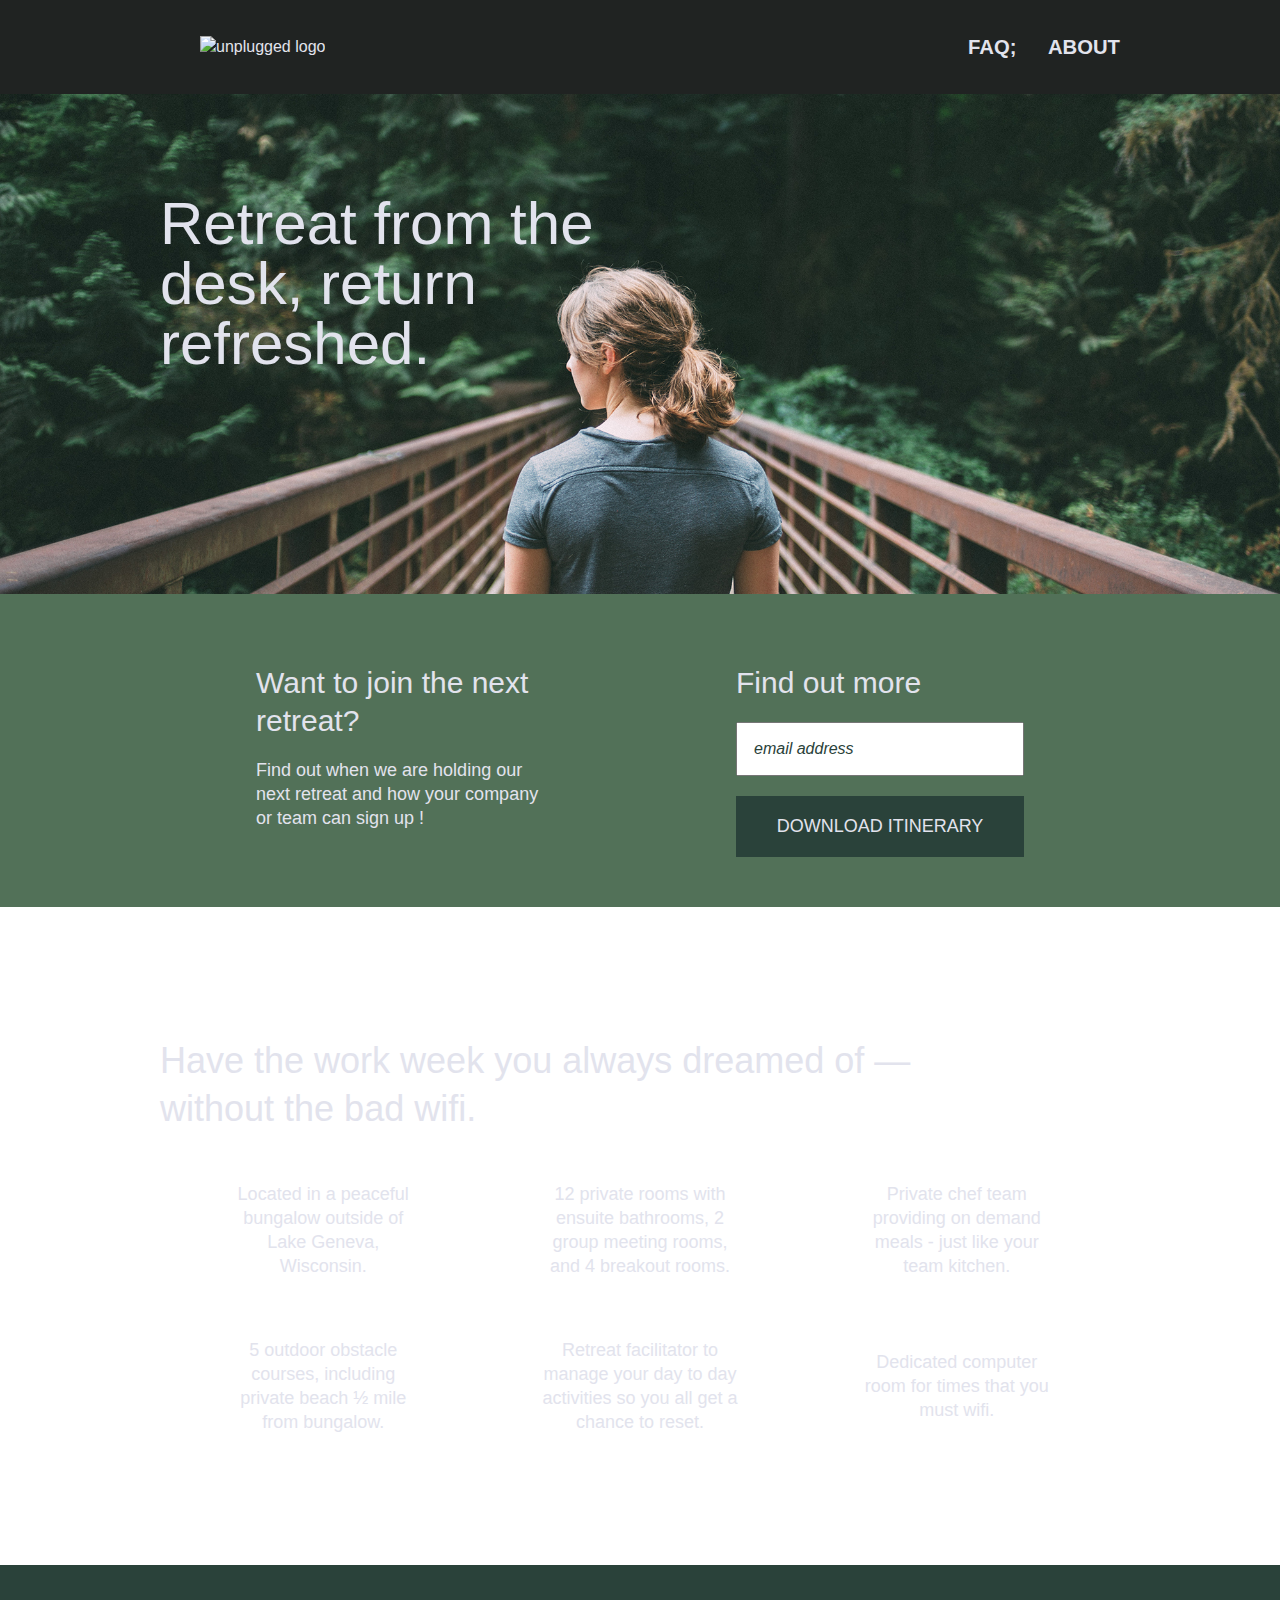
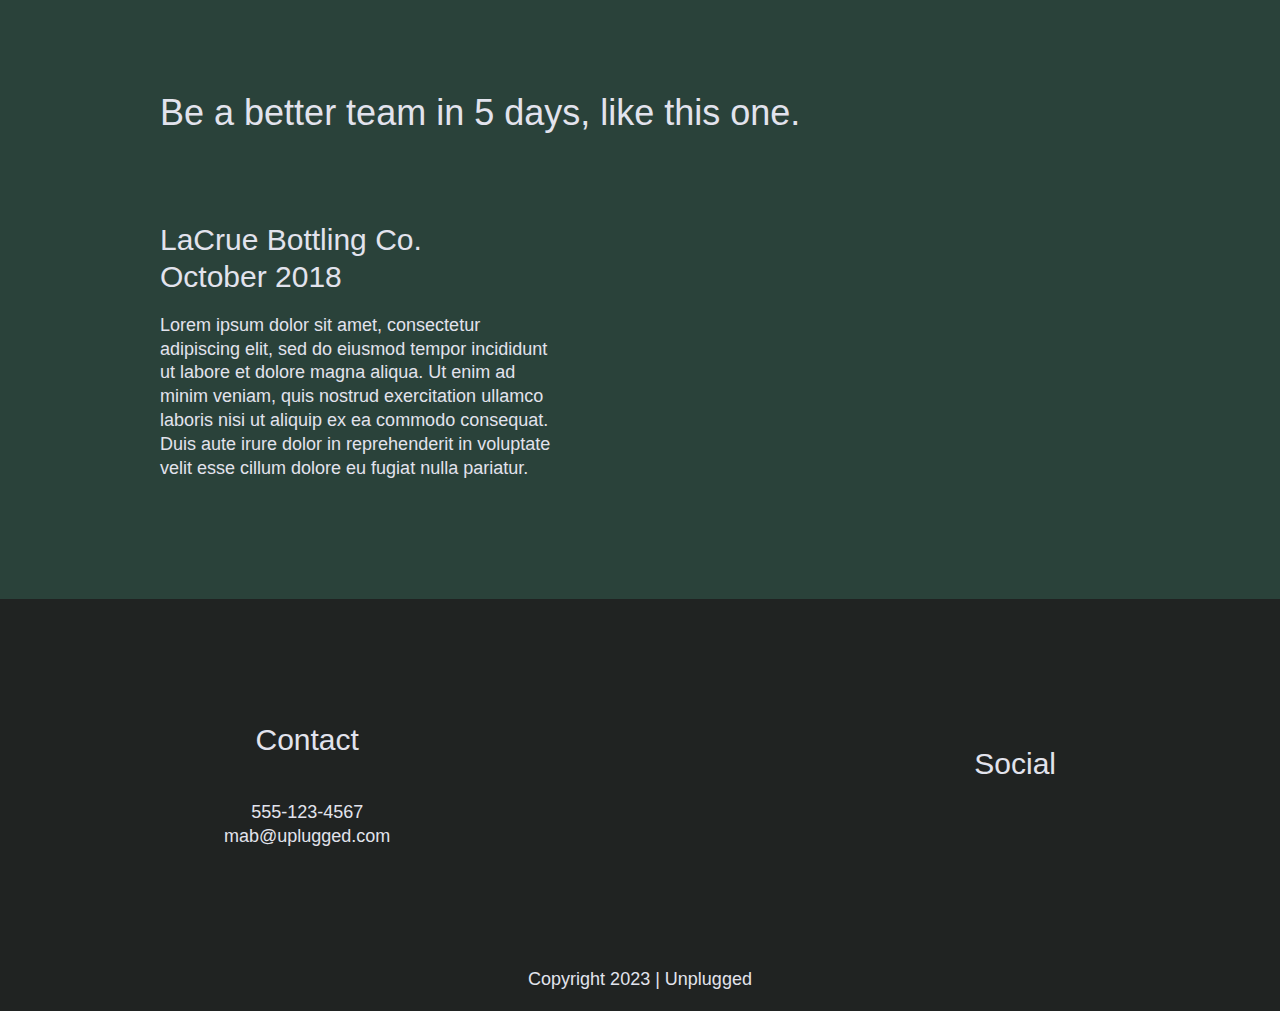
==== index.html @ f753f873 "Hero image and responsive logos" ====
<!doctype html>
<html class="no-js" lang="">

<head>
  <meta charset="utf-8">
  <title></title>
  <meta name="description" content="">
  <meta name="viewport" content="width=device-width, initial-scale=1">

  <meta property="og:title" content="">
  <meta property="og:type" content="">
  <meta property="og:url" content="">
  <meta property="og:image" content="">

  <link rel="manifest" href="site.webmanifest">
  <link rel="apple-touch-icon" href="icon.png">
  <!-- Place favicon.ico in the root directory -->

  <link rel="stylesheet" href="css/normalize.css">
  <link rel="stylesheet" href="css/main.css">

  <meta name="theme-color" content="#fafafa">
</head>

<body>
  <header>
    <div class="content-wrapper">
      <figure>
    <a href="#">
      <img src="" alt="unplugged logo">
    </a>
  </figure>
  <div class="header-divider"></div>
     
      <nav>
        <ul>
          <li><a href="faq/index.html" target="_blank" rel="noopener">FAQ</a>;</li>
          <li><a href="about/index.html" target="_blank" rel="noopener">About</a></li>
        </ul>
      </nav>
    </div>
  
  </header>

  <main>
   <section class="hero-area">
    <div class="content-wrapper">
     <h1> Retreat from the desk, return refreshed.</h1>
    </div>
   </section>

   <aside>
    <div class="content-wrapper">
      <div class="form-description">
        <h3>Want to join the next retreat?</h3>
        <p>
          Find out when we are holding our next retreat and how your company or team can sign up !
        </p>

      </div>
      <div class="form">
        <h3>Find out more</h3>
        <input type="text" name="name" value="email address">
        <input type="button" value="Download Itinerary">

      </div>
    </div>

   </aside>
   <section class="features">
    <div class="content-wrapper">
      <h2>Have the work week you always dreamed of — without the bad wifi.</h2>
      <div class="features-items">
        <article>
          <p class="fontawesome-icon">
          </p>
          <p class="features-item-description">
            Located in a peaceful bungalow outside of Lake Geneva, Wisconsin.
          </p>
        </article>
        <article>
          <p class="fontawesome-icon">
          </p>
          <p class="features-item-description">
            12 private rooms with ensuite bathrooms, 2 group meeting rooms, and 4 breakout rooms.
          </p>
        </article>
        <article>
          <p class="fontawesome-icon">
          </p>
          <p class="features-item-description">
            Private chef team providing on demand meals - just like your team kitchen.
          </p>
        </article>
        <article>
          <p class="fontawesome-icon">
          </p>
          <p class="features-item-description">
            5 outdoor obstacle courses, including private beach ½ mile from bungalow.
          </p>
        </article>
        <article>
          <p class="fontawesome-icon">
          </p>
          <p class="features-item-description">
            Retreat facilitator to manage your day to day activities so you all get a chance to reset.
          </p>
        </article>
        <article>
          <p class="fontawesome-icon">
          </p>
          <p class="features-item-description">
            Dedicated computer room for times that you must wifi.
          </p>
        </article>
      </div>
    </div>
  </section>

  <section class="reviews">
    <div class="content-wrapper">
      <h2>Be a better team in 5 days, like this one.</h2>
      <article>
        <div>
          <h3>LaCrue Bottling Co. October 2018</h3>
          <p>
            Lorem ipsum dolor sit amet, consectetur adipiscing elit, sed do eiusmod tempor incididunt ut labore et dolore magna aliqua. Ut enim ad minim veniam, quis nostrud exercitation ullamco laboris nisi ut aliquip ex ea commodo consequat. Duis aute irure dolor
            in reprehenderit in voluptate velit esse cillum dolore eu fugiat nulla pariatur.
          </p>
        </div>
      </article>
    </div>
  </section>

  </main>

  <footer>
    <div class="content-wrapper">
      <div class="footer-content">
        <div clas="contact">
          <h4>Contact</h4>
          <address>
            <p>
              555-123-4567<br>
              mab@uplugged.com
            </p>
          </address>
        </div>
        <div class="social">
          <h4>Social</h4>
          <div class="social-icons">
            <p>
              <a href="https://www.facebook.com/Skillcrush/" target="_blank"></a>
            </p>
            <p>
              <a href="https://www.twitter.com/Skillcrush/" target="_blank"></a>
            </p>
            <p>
              <a href="https://www.instagram.com/Skillcrush/" target="_blank"></a>
            </p>
          </div>
        </div>
      </div>
    
    </div>
<div class="copyright">
  <p>Copyright 2023 | Unplugged</p>
</div>
  </footer>

  <!-- Add your site or application content here -->
 
  <script src="js/vendor/modernizr-3.11.2.min.js"></script>
  <script src="js/plugins.js"></script>
  <script src="js/main.js"></script>

  <!-- Google Analytics: change UA-XXXXX-Y to be your site's ID. -->
  <script>
    window.ga = function () { ga.q.push(arguments) }; ga.q = []; ga.l = +new Date;
    ga('create', 'UA-XXXXX-Y', 'auto'); ga('set', 'anonymizeIp', true); ga('set', 'transport', 'beacon'); ga('send', 'pageview')
  </script>
  <script src="https://www.google-analytics.com/analytics.js" async></script>
</body>

</html>
---- css/main.css ----
/*! HTML5 Boilerplate v6.1.0 | MIT License | https://html5boilerplate.com/ */

/*
 * What follows is the result of much research on cross-browser styling.
 * Credit left inline and big thanks to Nicolas Gallagher, Jonathan Neal,
 * Kroc Camen, and the H5BP dev community and team.
 */

/* ==========================================================================
   Base styles: opinionated defaults
   ========================================================================== */

html {
  color: #222;
  font-size: 1em;
  line-height: 1.4;
}

/*
 * Remove text-shadow in selection highlight:
 * https://twitter.com/miketaylr/status/12228805301
 *
 * Vendor-prefixed and regular ::selection selectors cannot be combined:
 * https://stackoverflow.com/a/16982510/7133471
 *
 * Customize the background color to match your design.
 */

::-moz-selection {
  background: #b3d4fc;
  text-shadow: none;
}

::selection {
  background: #b3d4fc;
  text-shadow: none;
}

/*
 * A better looking default horizontal rule
 */

hr {
  display: block;
  height: 1px;
  border: 0;
  border-top: 1px solid #ccc;
  margin: 1em 0;
  padding: 0;
}

/*
 * Remove the gap between audio, canvas, iframes,
 * images, videos and the bottom of their containers:
 * https://github.com/h5bp/html5-boilerplate/issues/440
 */

audio,
canvas,
iframe,
img,
svg,
video {
  vertical-align: middle;
}

/*
 * Remove default fieldset styles.
 */

fieldset {
  border: 0;
  margin: 0;
  padding: 0;
}

/*
 * Allow only vertical resizing of textareas.
 */

textarea {
  resize: vertical;
}

/* ==========================================================================
   Browser Upgrade Prompt
   ========================================================================== */

.browserupgrade {
  margin: 0.2em 0;
  background: #ccc;
  color: #000;
  padding: 0.2em 0;
}

/* ==========================================================================
   Author's custom styles
   ========================================================================== */

/* General Styles */
 
html {
	font-size: 16px;
}
 
body {
  font-size: 1em;
  font-family: 'Open Sans', sans-serif;
  color: #e2e3ed;
  text-align: left;
}
 
ul, 
ol {
  list-style-type: none;
}
 
a {
  color: #e2e3ed;
  text-decoration: none;
}
 
h2 {
  font-family: 'Poppins', sans-serif;
  font-weight: 500;
  font-size: 1.875em;
}
 
h3, 
h4 {
  font-family: 'Poppins', sans-serif;
  font-weight: 500;
  font-size: 1.125em;
  margin: 20px 0;
}
 
p {
  font-size: .875em;
  line-height: 1.285;
}
 
address {
 font-style: normal;
}
 
.content-wrapper {
  width: 90%;
  margin: 50px 0;
}

/* -------------------- Base Header - Footer Styles -------------------- */

header,
footer {
  background-color: #202322;
  display: flex;
  justify-content: center;
  align-items: center;
  flex-flow: row wrap;
}

header {
  padding: 15px 0;
}

header .content-wrapper {
  margin: 0;
  display: flex;
  justify-content: center;
  align-items: center;
  flex-flow: row wrap;
}

.header-divider {
  background: #3a3a3a; 
  height: 1px;
  width: 100%;
  margin: 10px 0 20px 0;
}

header nav {
  width: 60%;
  font-size: 1.125em;
  font-weight: 700;
  text-transform: uppercase;
  display: flex;
  justify-content: space-around;
  align-items: center;
  flex-flow: row wrap;
}

header nav ul {
  width: 100%;
  display: flex;
  justify-content: space-around;
}

header nav ul li {
  font-size: 1.125em;
}

footer {
  text-align: center;
  flex-direction: column;
}

footer p {
  margin: 0;
}

footer .content-wrapper {
  width: 55%;
  margin: 50px 0;
}

footer .contact {
  margin-bottom: 50px;
}

footer .social-icons {
  display: flex;
  justify-content: space-around;
  align-items: center;
}

footer .social-icons p {
  display: flex;
  justify-content: center;
  align-items: center;
}

footer .copyright {
  margin: 20px 0;
}

/* -------------------- Mobile Styles - Homepage -------------------- */

/* Hero Area */

.hero-area {
  display: flex;
  justify-content: center;
  flex-flow: row wrap;
  background:url("../img/unplugged-retreat.jpg");
  background-size: cover;
  background-position: center;
  min-height: 500px;
  ;

}

.hero-area h1 {
  font-size: 2.25em;
  font-family: 'Poppins', Helvetica, Arial, sans-serif;
  font-weight: 500; 
  line-height: 1.2; 
}

/* Aside */

aside {
  background-color: #527158;
  display: flex;
  justify-content: center;
  align-items: center;
  flex-flow: row wrap;
}

aside .form{
  margin-top: 30px;
}

input[type=text] {
  box-sizing: border-box;
  width: 100%;
  color: #2a423a;
  font-style: italic;
  padding: 1em;
}

input[type=button] {
  width: 100%;
  padding: 20px 0;
  margin-top: 20px;
  background-color: #2a423a;
  font-family: 'Poppins', Helvetica, Arial, sans-serif;
  font-weight: 500;
  font-size: 1.125em;
  color: #e2e3ed;
  border: none;
  text-align: center;
  text-transform: uppercase;
}

/* Features */

.features {
  display: flex;
  justify-content: center;
  flex-flow: row wrap;
}

.features h2 {
  margin-bottom: 60px;
}

.features article {
  width: 63%;
  margin: 30px 0;
}

.features .features-items {
  display: flex;
  justify-content: center;
  align-items: center;
  flex-flow: row wrap;
}

.features p {
  text-align: center;
  margin: 0;
}

/* Reviews */

.reviews {
  background-color: #2a423a;
  display: flex;
  justify-content: center;
  flex-flow: row wrap;
}

.reviews h2 {
  margin-bottom: 40px;
  line-height: 1;
}

.reviews h3 {
  width: 55%;
  margin: 20px 0;
}

/* ==========================================================================
   About Page
   ========================================================================== */

.mission {
  background-color: #527158;
  display: flex;
  justify-content: center;
  align-items: center;
  flex-flow: row wrap;
}

.contact-section {
  background-color: #2a423a;
  display: flex;
  justify-content: center;
  align-items: center;
  flex-flow: row wrap;
}

.contact-content p {
  margin: 0;
}

/* ==========================================================================
   FAQ Page
   ========================================================================== */

.faq {
  background-color: #527158;
  display: flex;
  justify-content: center;
  align-items: center;
  flex-flow: row wrap;
}

.faq .content-wrapper {
  margin: 50px 0 0 0;
  display: flex;
  justify-content: center;
  align-items: center;
  flex-flow: row wrap;
}

.faq h2 {
  margin-bottom: 40px;
  line-height: 1;
}

.faq-content {
  margin-bottom: 50px;
}

.faq-content h4 {
  line-height: 1.333;
}

/* ==========================================================================
   Helper classes
   ========================================================================== */

/*
 * Hide visually and from screen readers
 */

.hidden {
  display: none !important;
}

/*
 * Hide only visually, but have it available for screen readers:
 * https://snook.ca/archives/html_and_css/hiding-content-for-accessibility
 *
 * 1. For long content, line feeds are not interpreted as spaces and small width
 *    causes content to wrap 1 word per line:
 *    https://medium.com/@jessebeach/beware-smushed-off-screen-accessible-text-5952a4c2cbfe
 */

.visuallyhidden {
  border: 0;
  clip: rect(0 0 0 0);
  height: 1px;
  margin: -1px;
  overflow: hidden;
  padding: 0;
  position: absolute;
  width: 1px;
  white-space: nowrap;
  /* 1 */
}

/*
 * Extends the .visuallyhidden class to allow the element
 * to be focusable when navigated to via the keyboard:
 * https://www.drupal.org/node/897638
 */

.visuallyhidden.focusable:active,
.visuallyhidden.focusable:focus {
  clip: auto;
  height: auto;
  margin: 0;
  overflow: visible;
  position: static;
  width: auto;
  white-space: inherit;
}

/*
 * Hide visually and from screen readers, but maintain layout
 */

.invisible {
  visibility: hidden;
}

/*
 * Clearfix: contain floats
 *
 * For modern browsers
 * 1. The space content is one way to avoid an Opera bug when the
 *    `contenteditable` attribute is included anywhere else in the document.
 *    Otherwise it causes space to appear at the top and bottom of elements
 *    that receive the `clearfix` class.
 * 2. The use of `table` rather than `block` is only necessary if using
 *    `:before` to contain the top-margins of child elements.
 */

.clearfix:before,
.clearfix:after {
  content: " ";
  /* 1 */
  display: table;
  /* 2 */
}

.clearfix:after {
  clear: both;
}

/* ==========================================================================
   EXAMPLE Media Queries for Responsive Design.
   These examples override the primary ('mobile first') styles.
   Modify as content requires.
   ========================================================================== */

@media only screen and (min-width:768px) {
  /*Tablet styles here*/

  /* General styles */
  .content-wrapper {
    max-width: 640px;
    margin: 100px 0;
  }
      
  h2 {
    font-size: 2.25em;
    line-height: 1.333;
}

h3 {
    font-size: 1.5em;
    line-height: 1.25;
}

  /* Header */
  header {
    justify-content: space-around;
    padding: 33px 0;
  }

  header .content-wrapper {
    width: 100%;
    justify-content: space-between;
  }

  header figure {
    width: 30%;
  }

  header nav {
    width: 20%;
  }

  header nav ul {
    justify-content: space-between;
  }

  .header-divider {
    display: none;
  }
  /* Hero Area */

  .hero-area h1 {
    font-size: 3em;
    line-height: 1;
    margin: 0;
}

  /* Aside */
  aside .content-wrapper {
    margin: 50px 0;
    display: flex;
    justify-content: space-between;
    flex-flow: row wrap;
  }

  aside .content-wrapper .form-description,
  aside .content-wrapper .form {
    width: 40%;
    margin: 0;
  }

  /* Features */

  .features h2 {
    margin-bottom: 20px;
  }

  .features article {
    display: flex;
    justify-content: center;
    align-items: center;
    flex-flow: column wrap;
    flex-basis: 50%;
  }
  
  .features .features-item-description {
    width: 62%;
  }

  /* Reviews */
  .reviews article {
    display: flex;
    justify-content: space-between;
  }

  .reviews h2 {
    width: 85%;
  }

  .reviews article div {
    width: 49%;
  }

  .reviews h3 {
    width: 75%;
    margin: 0;
}
  /* Footer */
  footer .content-wrapper {
    width: 65%;
    margin: 100px 0;
  }

  footer .footer-content {
    display: flex;
    justify-content: space-between;
    align-items: center;
    flex-direction: row;
  }

  footer .contact {
    margin-bottom: 0;
  }

  footer h4 {
    font-size: 1.5em;
    margin-bottom: 40px;
  }

  footer p {
      line-height: 1.285;
  }

  footer .copyright {
    width: 100%;
  }

  /* ==========================================================================
   About Page
   ========================================================================== */

  .mission-content {
    display: flex;
    justify-content: space-between;
    align-items: center;
    padding-top: 20px;
  }

  .mission-content p {
    width: 45%;
  }

  .contact-section .content-wrapper h2 {
    width: 80%;
  }

  .contact-content {
    display: flex;
    justify-content: space-between;
    align-items: flex-start;
  }

  .contact-content h4 {
    font-size: 1.5em;
  }

  /* ==========================================================================
   FAQ Page
   ========================================================================== */

  .faq .content-wrapper {
    justify-content: space-between;
  }

  .faq-content {
    flex-basis: 45%;
  }

  .faq h2 {
    width: 100%;
  }

  .faq h4,
  .faq p {
      font-size: .875em;
      line-height: 1.125;
  }
}

@media only screen and (min-width:1200px) {
  /*Desktop styles here*/

  header {
    padding: 15px 0;
  }

  .content-wrapper {
    max-width: 960px;
  }

  h2 {
    font-size: 2.25em;
  }

  h3,
  h4 {
      font-size: 1.875em;
  }

  p {
      font-size: 1.125em;
      line-height: 1.333;
  }
  /* Hero */
  .hero-area h1 {
    font-size: 3.75em;
    width: 60%;
}

  /* Aside */
  aside .content-wrapper {
    justify-content: space-around;
  }

  aside .content-wrapper .form-description,
  aside .content-wrapper .form {
    width: 30%;
  }

  .form-description p {
    font-size: 1.125em;
  }

  /* Features */

  .features h2 {
    width: 90%;
  }

  .features article {
    flex-basis: 33%;
  }
  
  /* Reviews */

  .reviews h2 {
    padding-bottom: 50px; 
  }
  
  .reviews article div {
    width: 42%;
  }

  footer h4 {
    font-size: 1.875em;
  }

  /* ==========================================================================
  About Page
  ========================================================================== */

  .mission h2,
  .contact-section .content-wrapper h2 {
      width: 95%;
      font-size: 3em;
  }

  .contact-content h4 {
    font-size: 1.875em;
  }

  /* ==========================================================================
  FAQ Page
  ========================================================================== */
  .faq h2 {
    width: 100%;
    font-size: 3em;
  }
    
  .faq h4,
  .faq p {
      font-size: 1.125em;
      line-height: 1;
  }
}

/* ==========================================================================
   Print styles.
   Inlined to avoid the additional HTTP request:
   https://www.phpied.com/delay-loading-your-print-css/
   ========================================================================== */

@media print {
  *,
  *:before,
  *:after {
    background: transparent !important;
    color: #000 !important;
    /* Black prints faster */
    -webkit-box-shadow: none !important;
    box-shadow: none !important;
    text-shadow: none !important;
  }
  a,
  a:visited {
    text-decoration: underline;
  }
  a[href]:after {
    content: " (" attr(href) ")";
  }
  abbr[title]:after {
    content: " (" attr(title) ")";
  }
  /*
     * Don't show links that are fragment identifiers,
     * or use the `javascript:` pseudo protocol
     */
  a[href^="#"]:after,
  a[href^="javascript:"]:after {
    content: "";
  }
  pre {
    white-space: pre-wrap !important;
  }
  pre,
  blockquote {
    border: 1px solid #999;
    page-break-inside: avoid;
  }
  /*
     * Printing Tables:
     * http://css-discuss.incutio.com/wiki/Printing_Tables
     */
  thead {
    display: table-header-group;
  }
  tr,
  img {
    page-break-inside: avoid;
  }
  p,
  h2,
  h3 {
    orphans: 3;
    widows: 3;
  }
  h2,
  h3 {
    page-break-after: avoid;
  }
}
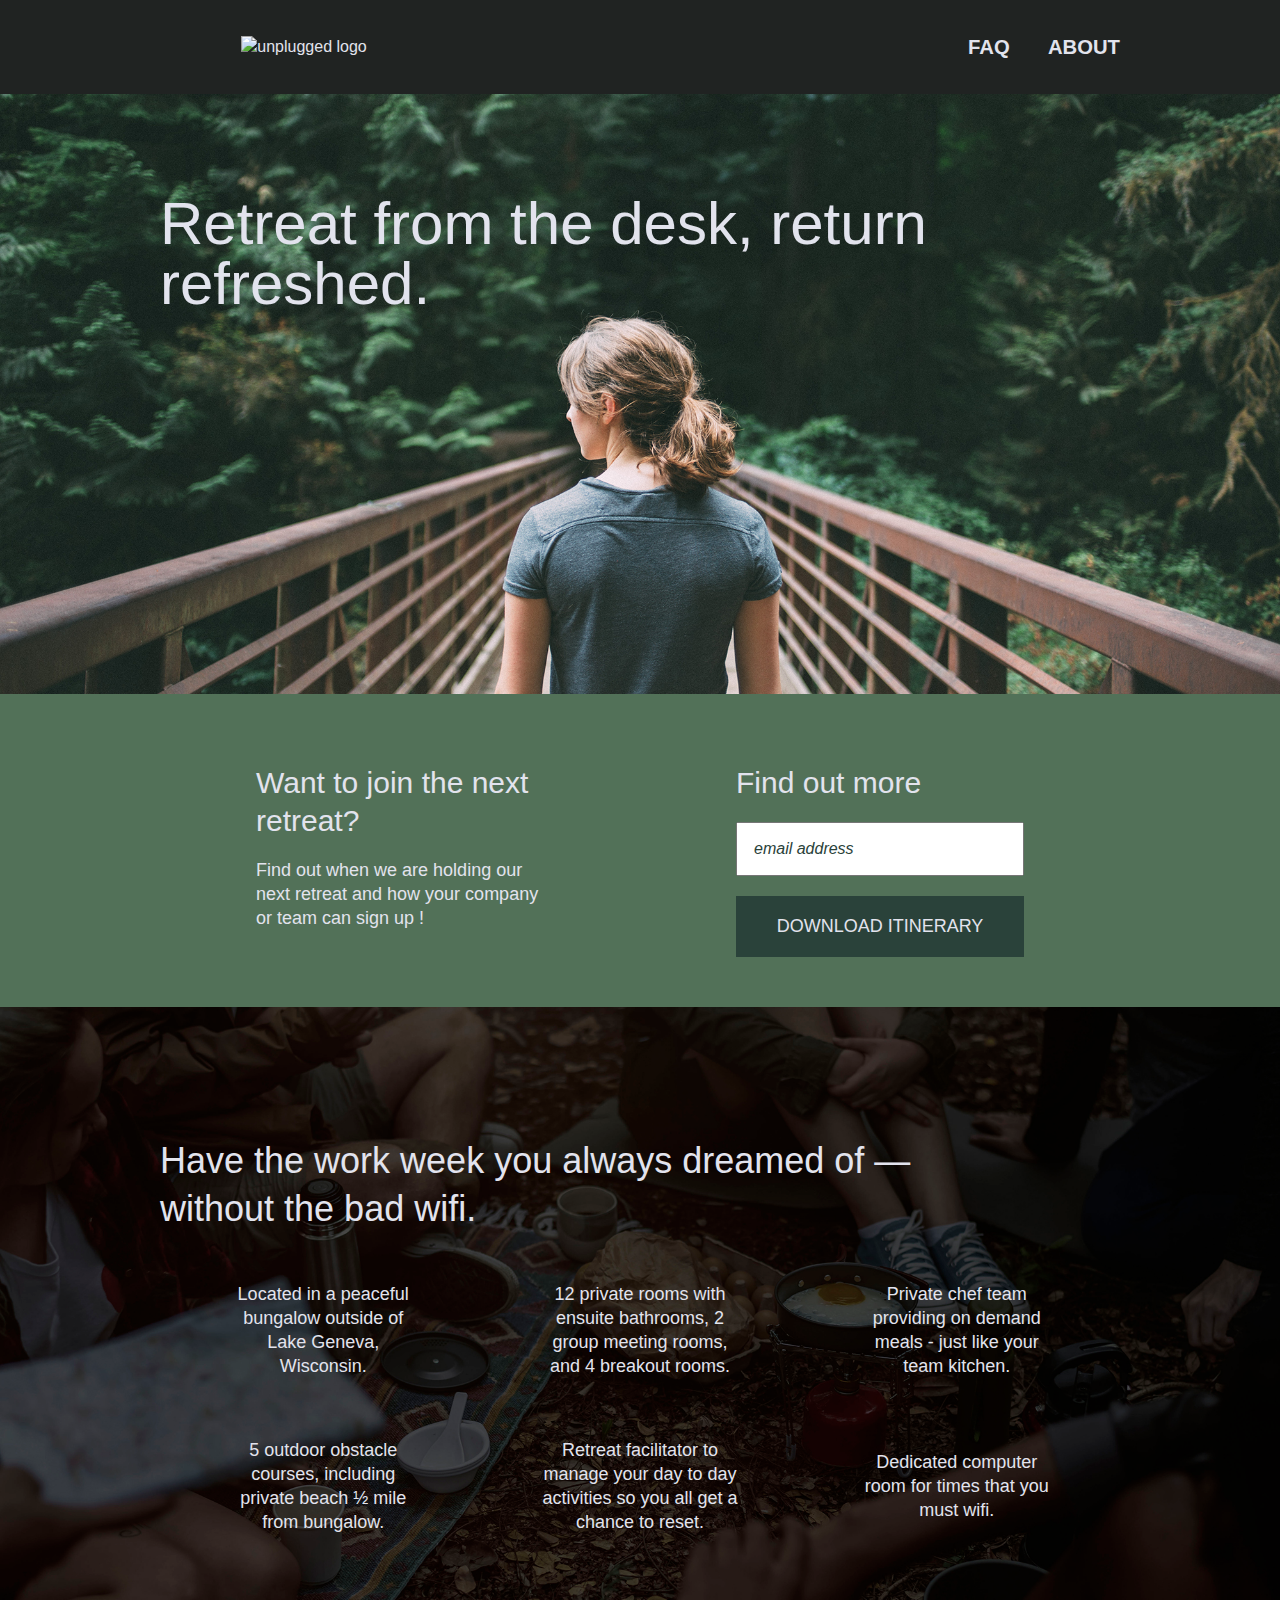
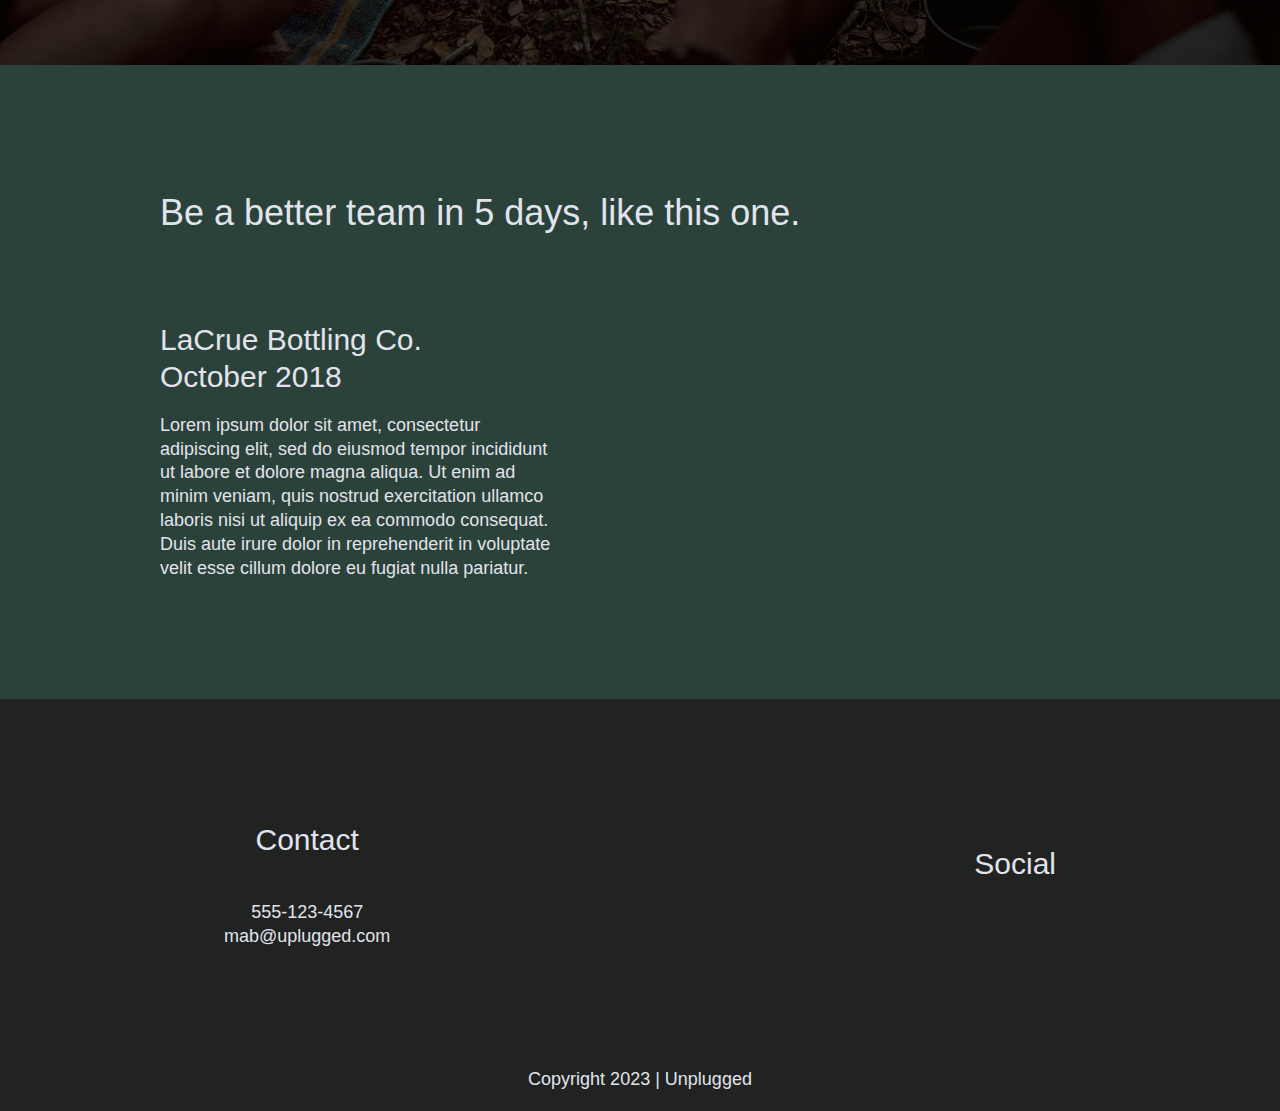
==== commit 1cea6297: "About page iframe" ====
--- a/index.html
+++ b/index.html
@@ -27,14 +27,15 @@
     <div class="content-wrapper">
       <figure>
     <a href="#">
-      <img src="" alt="unplugged logo">
+      <img src="img/unpluggedlogo.png" alt="unplugged logo">
     </a>
   </figure>
   <div class="header-divider"></div>
      
       <nav>
         <ul>
-          <li><a href="faq/index.html" target="_blank" rel="noopener">FAQ</a>;</li>
+          <li><a href="faq/index.html" target="_blank" rel="noopener">FAQ</a>
+          </li>
           <li><a href="about/index.html" target="_blank" rel="noopener">About</a></li>
         </ul>
       </nav>
--- a/css/main.css
+++ b/css/main.css
@@ -139,6 +139,14 @@
   line-height: 1.285;
 }
  
+img {
+ width: 100%;
+}
+ 
+figure {
+ margin: 0;
+}
+ 
 address {
  font-style: normal;
 }
@@ -165,6 +173,14 @@
 
 header .content-wrapper {
   margin: 0;
+  display: flex;
+  justify-content: center;
+  align-items: center;
+  flex-flow: row wrap;
+}
+
+header figure {
+  width: 60%;
   display: flex;
   justify-content: center;
   align-items: center;
@@ -233,25 +249,24 @@
   margin: 20px 0;
 }
 
+
 /* -------------------- Mobile Styles - Homepage -------------------- */
 
 /* Hero Area */
 
 .hero-area {
-  display: flex;
-  justify-content: center;
-  flex-flow: row wrap;
-  background:url("../img/unplugged-retreat.jpg");
+  background: url(../img/unplugged-retreat.jpg);
   background-size: cover;
   background-position: center;
   min-height: 500px;
-  ;
-
+  display: flex;
+  justify-content: center;
+  flex-flow: row wrap;
 }
 
 .hero-area h1 {
   font-size: 2.25em;
-  font-family: 'Poppins', Helvetica, Arial, sans-serif;
+  font-family: 'Poppins', Helvetica, Arial, sans-serif; 
   font-weight: 500; 
   line-height: 1.2; 
 }
@@ -295,6 +310,9 @@
 /* Features */
 
 .features {
+  background: url('../img/unplugged-retreat-features.jpg');
+  background-size: cover;
+  background-position: center;
   display: flex;
   justify-content: center;
   flex-flow: row wrap;
@@ -350,6 +368,22 @@
   justify-content: center;
   align-items: center;
   flex-flow: row wrap;
+}
+.map figure {
+  width:100%;
+  height: 0;
+  padding-bottom: 125%;
+  overflow: hidden;
+  position:relative;
+
+}
+
+.map iframe {
+  width: 100%;
+  height: 100%;
+  position: absolute;
+  top: 0;
+  left: 0;
 }
 
 .contact-section {
@@ -498,12 +532,12 @@
   h2 {
     font-size: 2.25em;
     line-height: 1.333;
-}
-
-h3 {
-    font-size: 1.5em;
-    line-height: 1.25;
-}
+  }
+
+  h3 {
+      font-size: 1.5em;
+      line-height: 1.25;
+  }
 
   /* Header */
   header {
@@ -532,6 +566,10 @@
     display: none;
   }
   /* Hero Area */
+
+  .hero-area {
+    min-height: 600px;
+  }
 
   .hero-area h1 {
     font-size: 3em;
@@ -581,6 +619,7 @@
     width: 85%;
   }
 
+  .reviews article figure,
   .reviews article div {
     width: 49%;
   }
@@ -588,7 +627,7 @@
   .reviews h3 {
     width: 75%;
     margin: 0;
-}
+  }
   /* Footer */
   footer .content-wrapper {
     width: 65%;
@@ -698,7 +737,7 @@
   /* Hero */
   .hero-area h1 {
     font-size: 3.75em;
-    width: 60%;
+    width: 80%;
 }
 
   /* Aside */
@@ -717,6 +756,7 @@
 
   /* Features */
 
+
   .features h2 {
     width: 90%;
   }
@@ -726,13 +766,12 @@
   }
   
   /* Reviews */
-
-  .reviews h2 {
-    padding-bottom: 50px; 
-  }
-  
   .reviews article div {
     width: 42%;
+  }
+
+  .reviews h2 {
+    padding-bottom: 50px;
   }
 
   footer h4 {
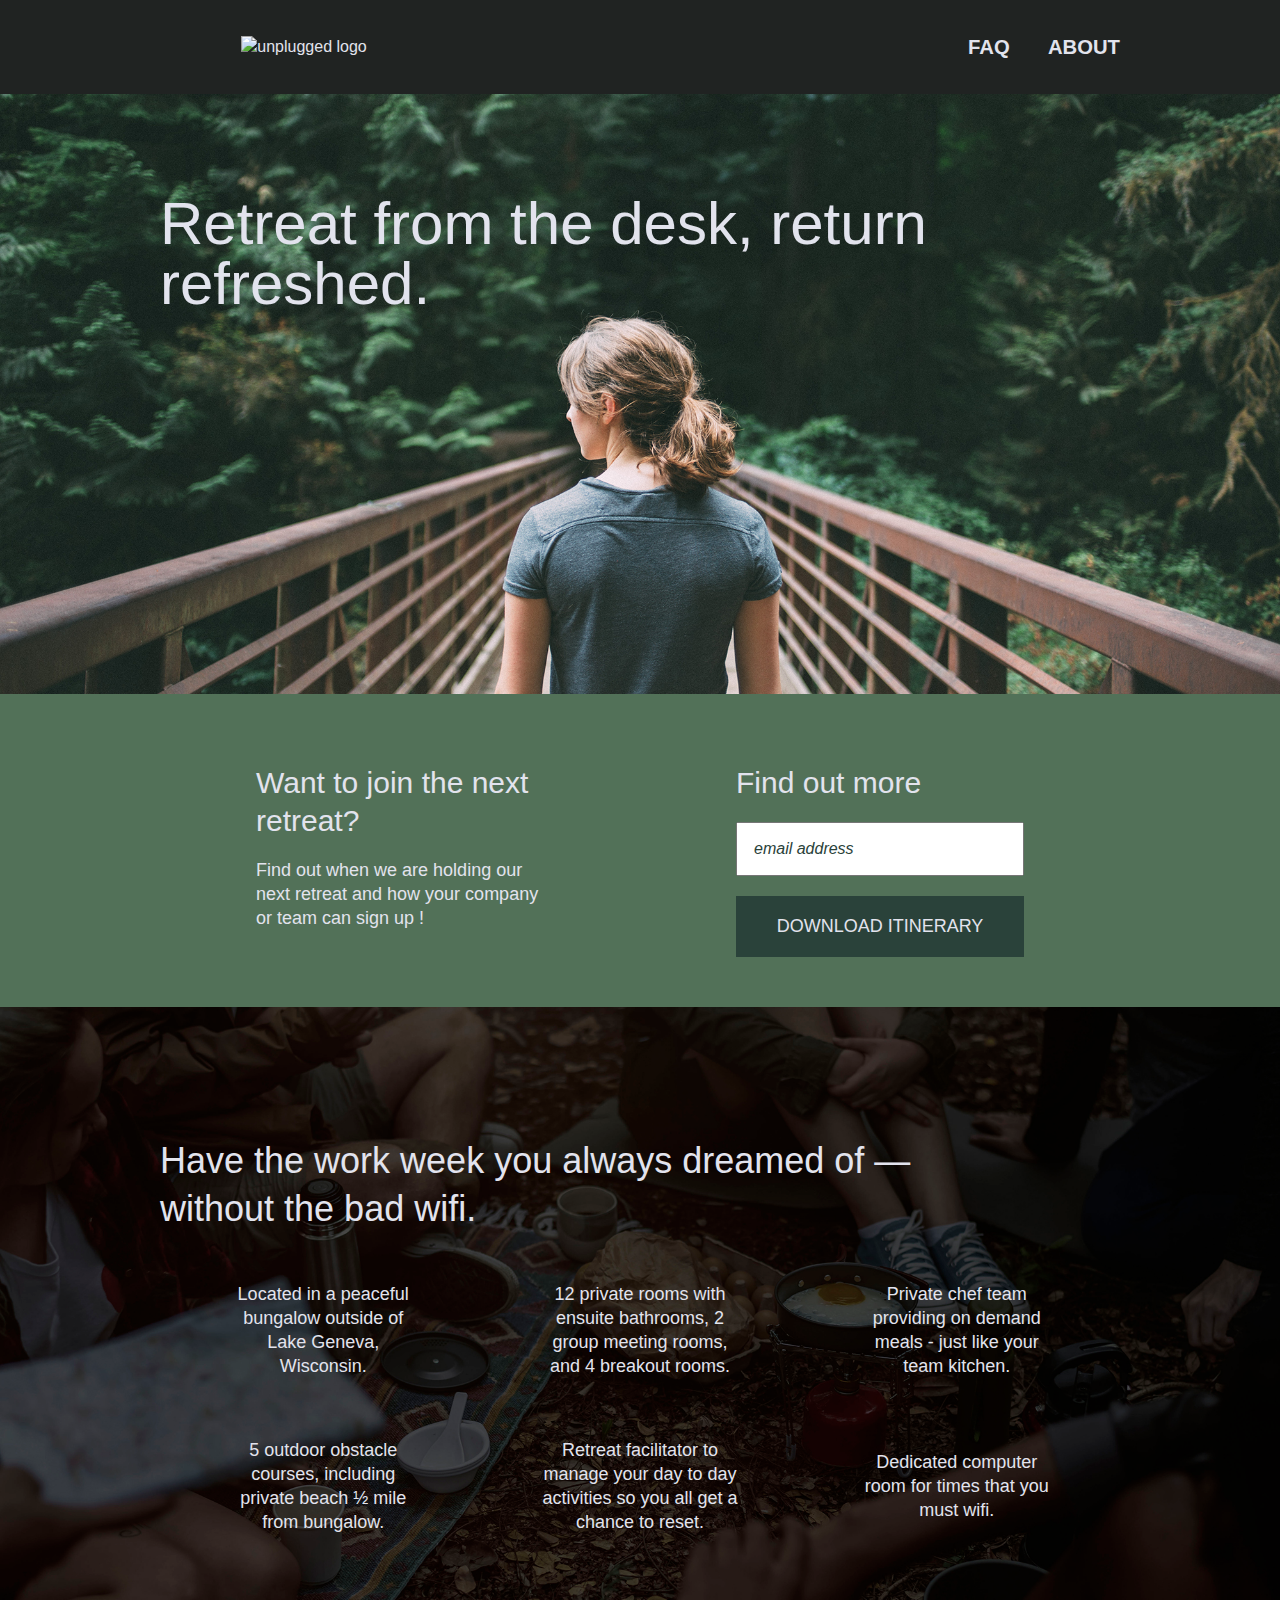
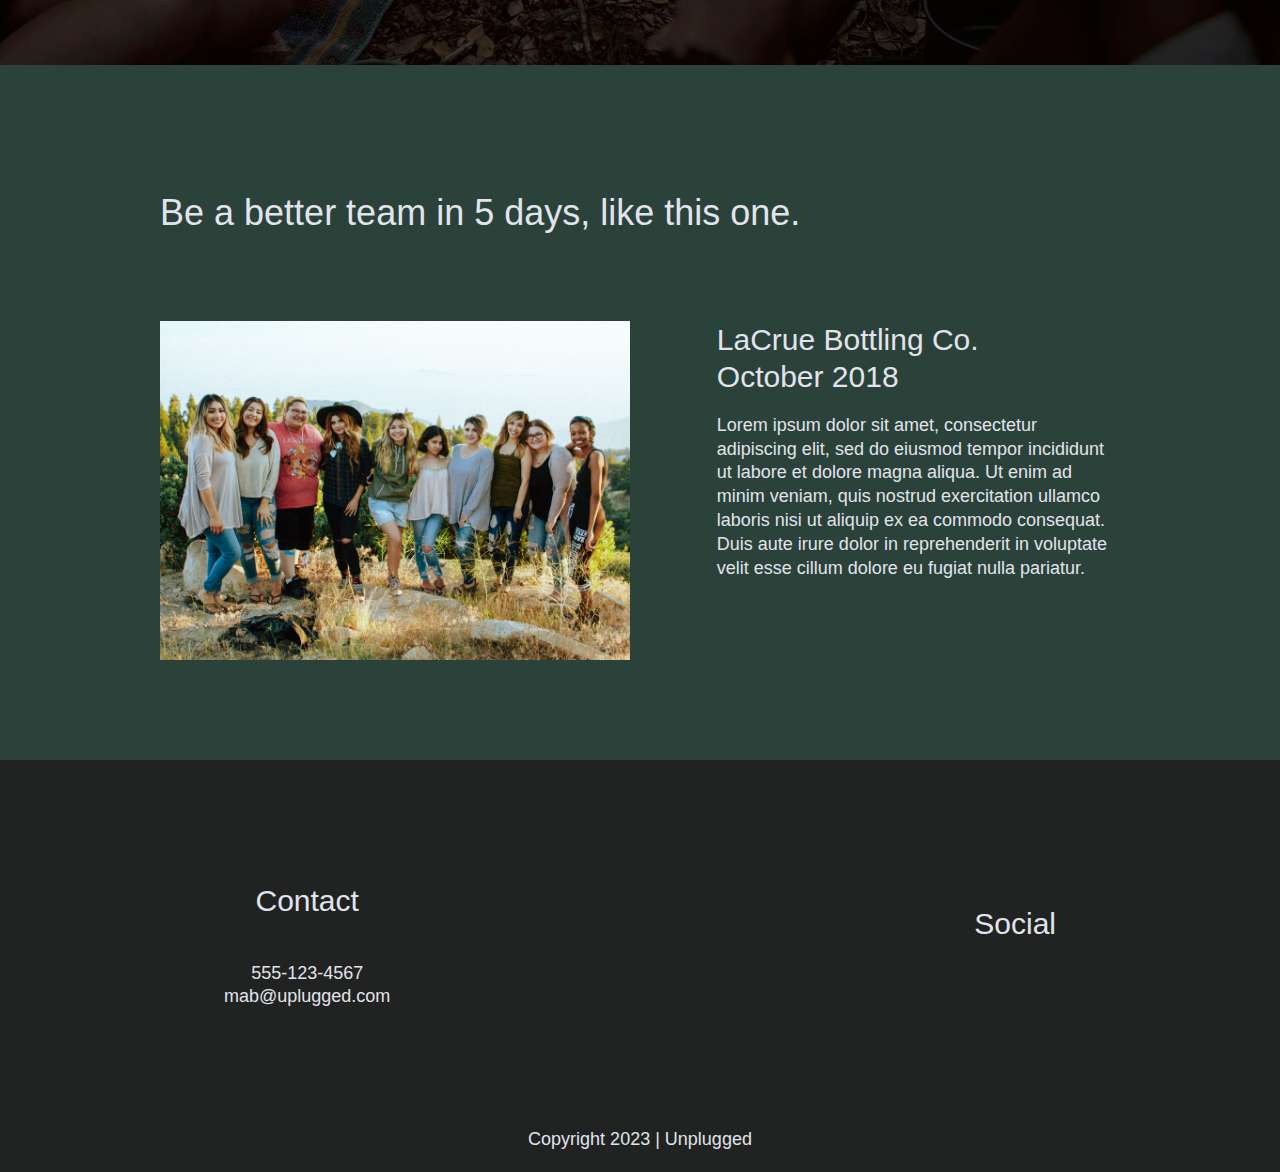
==== commit 6e11f05c: "Found and removed but" ====
--- a/index.html
+++ b/index.html
@@ -3,7 +3,7 @@
 
 <head>
   <meta charset="utf-8">
-  <title></title>
+  <title>unplugged</title>
   <meta name="description" content="">
   <meta name="viewport" content="width=device-width, initial-scale=1">
 
@@ -18,6 +18,7 @@
 
   <link rel="stylesheet" href="css/normalize.css">
   <link rel="stylesheet" href="css/main.css">
+  <script src="https://kit.fontawesome.com/f8fa641bcf.js" crossorigin="anonymous"></script>
 
   <meta name="theme-color" content="#fafafa">
 </head>
@@ -34,9 +35,9 @@
      
       <nav>
         <ul>
-          <li><a href="faq/index.html" target="_blank" rel="noopener">FAQ</a>
+          <li><a href="faq/index.html"  rel="noopener">FAQ</a>
           </li>
-          <li><a href="about/index.html" target="_blank" rel="noopener">About</a></li>
+          <li><a href="about/index.html" rel="noopener">About</a></li>
         </ul>
       </nav>
     </div>
@@ -74,6 +75,7 @@
       <div class="features-items">
         <article>
           <p class="fontawesome-icon">
+            <i class="fas fa-campground"></i>
           </p>
           <p class="features-item-description">
             Located in a peaceful bungalow outside of Lake Geneva, Wisconsin.
@@ -81,6 +83,7 @@
         </article>
         <article>
           <p class="fontawesome-icon">
+            <i class="fas fa-bed"></i>
           </p>
           <p class="features-item-description">
             12 private rooms with ensuite bathrooms, 2 group meeting rooms, and 4 breakout rooms.
@@ -88,6 +91,7 @@
         </article>
         <article>
           <p class="fontawesome-icon">
+            <i class="fas fa-utensils"></i>
           </p>
           <p class="features-item-description">
             Private chef team providing on demand meals - just like your team kitchen.
@@ -95,6 +99,7 @@
         </article>
         <article>
           <p class="fontawesome-icon">
+            <i class="fas fa-shoe-prints"></i>
           </p>
           <p class="features-item-description">
             5 outdoor obstacle courses, including private beach ½ mile from bungalow.
@@ -102,6 +107,7 @@
         </article>
         <article>
           <p class="fontawesome-icon">
+            <i class="fas fa-smile"></i>
           </p>
           <p class="features-item-description">
             Retreat facilitator to manage your day to day activities so you all get a chance to reset.
@@ -109,6 +115,7 @@
         </article>
         <article>
           <p class="fontawesome-icon">
+            <i class="fas fa-wifi"></i>
           </p>
           <p class="features-item-description">
             Dedicated computer room for times that you must wifi.
@@ -122,6 +129,9 @@
     <div class="content-wrapper">
       <h2>Be a better team in 5 days, like this one.</h2>
       <article>
+        <figure>
+          <img src="img/unplugged-retreat-lacrue.jpg">
+        </figure>
         <div>
           <h3>LaCrue Bottling Co. October 2018</h3>
           <p>
@@ -138,7 +148,7 @@
   <footer>
     <div class="content-wrapper">
       <div class="footer-content">
-        <div clas="contact">
+        <div class="contact">
           <h4>Contact</h4>
           <address>
             <p>
@@ -151,13 +161,19 @@
           <h4>Social</h4>
           <div class="social-icons">
             <p>
-              <a href="https://www.facebook.com/Skillcrush/" target="_blank"></a>
-            </p>
-            <p>
-              <a href="https://www.twitter.com/Skillcrush/" target="_blank"></a>
-            </p>
-            <p>
-              <a href="https://www.instagram.com/Skillcrush/" target="_blank"></a>
+              <a href="https://www.facebook.com/Skillcrush/" target="_blank">
+                <i class="fab fa-facebook-f"></i>
+              </a>
+            </p>
+            <p>
+              <a href="https://www.twitter.com/Skillcrush/" target="_blank">
+                <i class="fab fa-twitter"></i>
+              </a>
+            </p>
+            <p>
+              <a href="https://www.instagram.com/Skillcrush/" target="_blank">
+                <i class="fab fa-instagram"></i>
+              </a>
             </p>
           </div>
         </div>
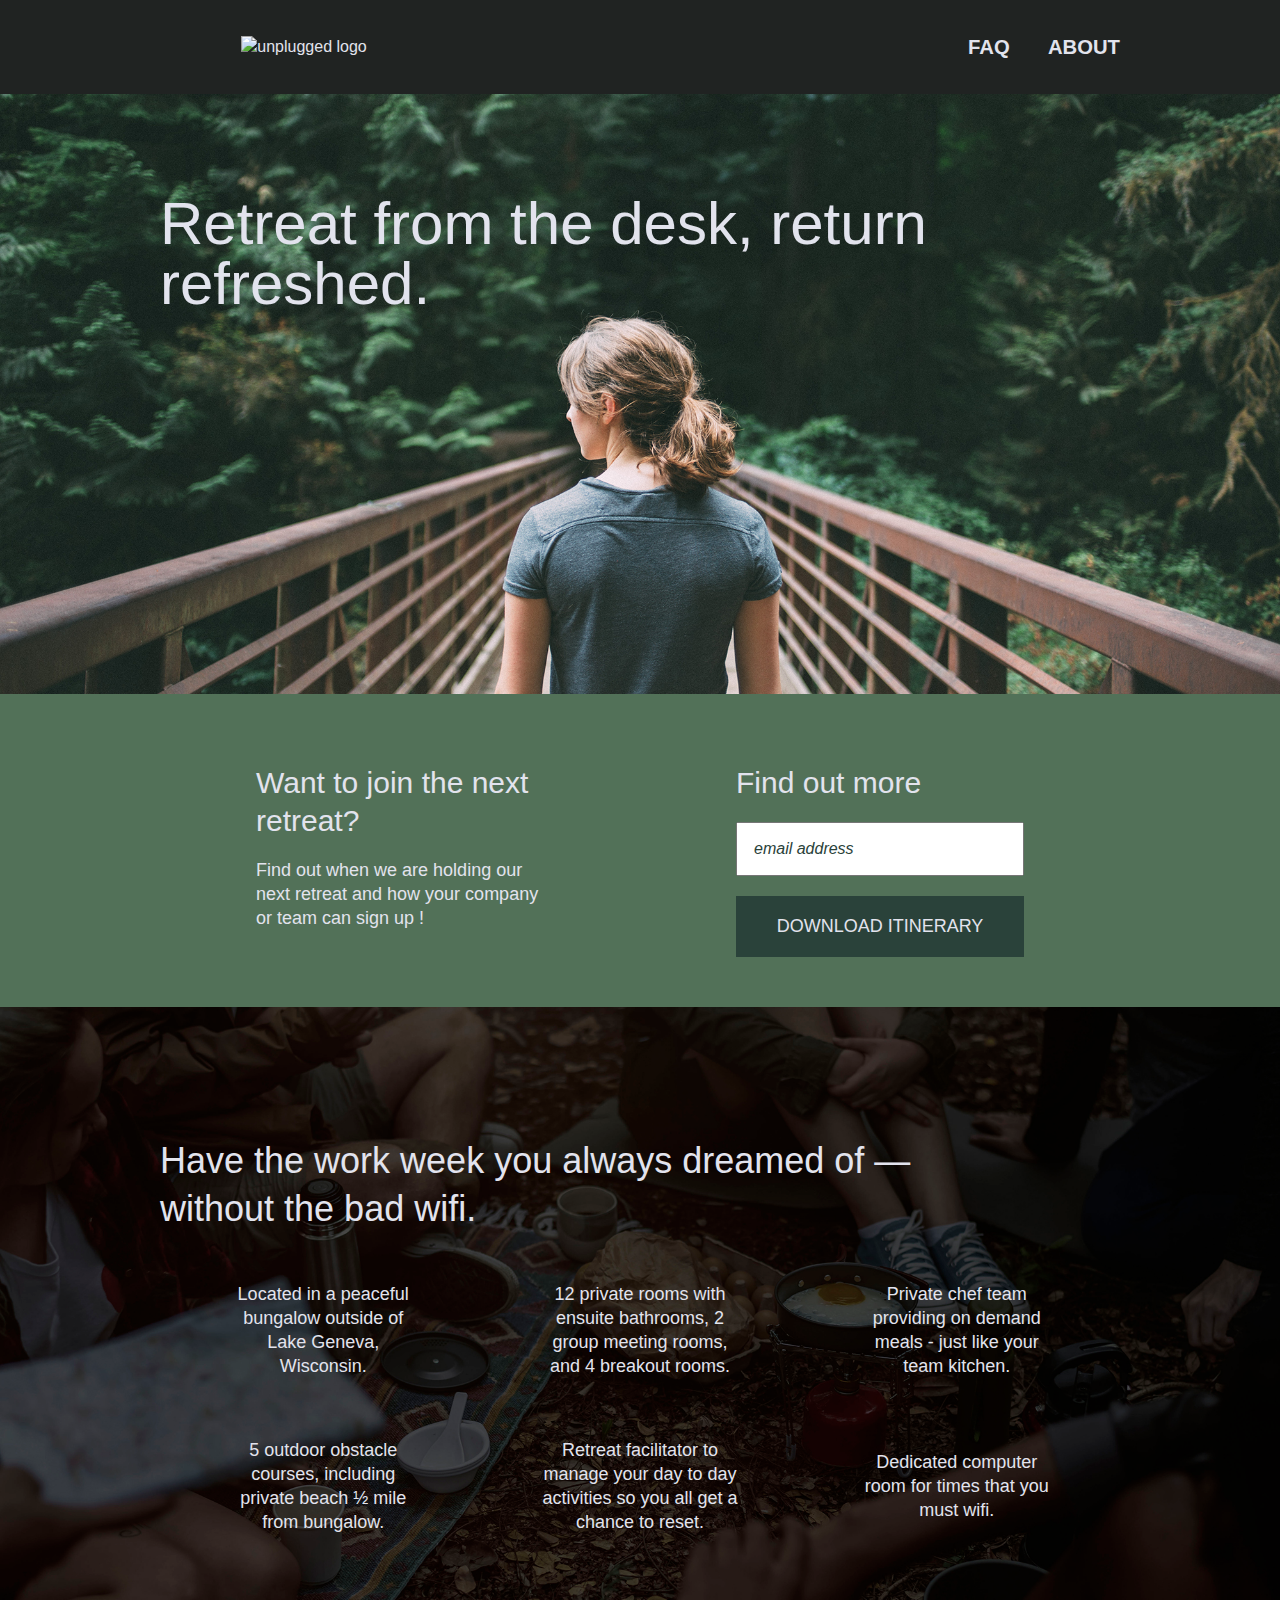
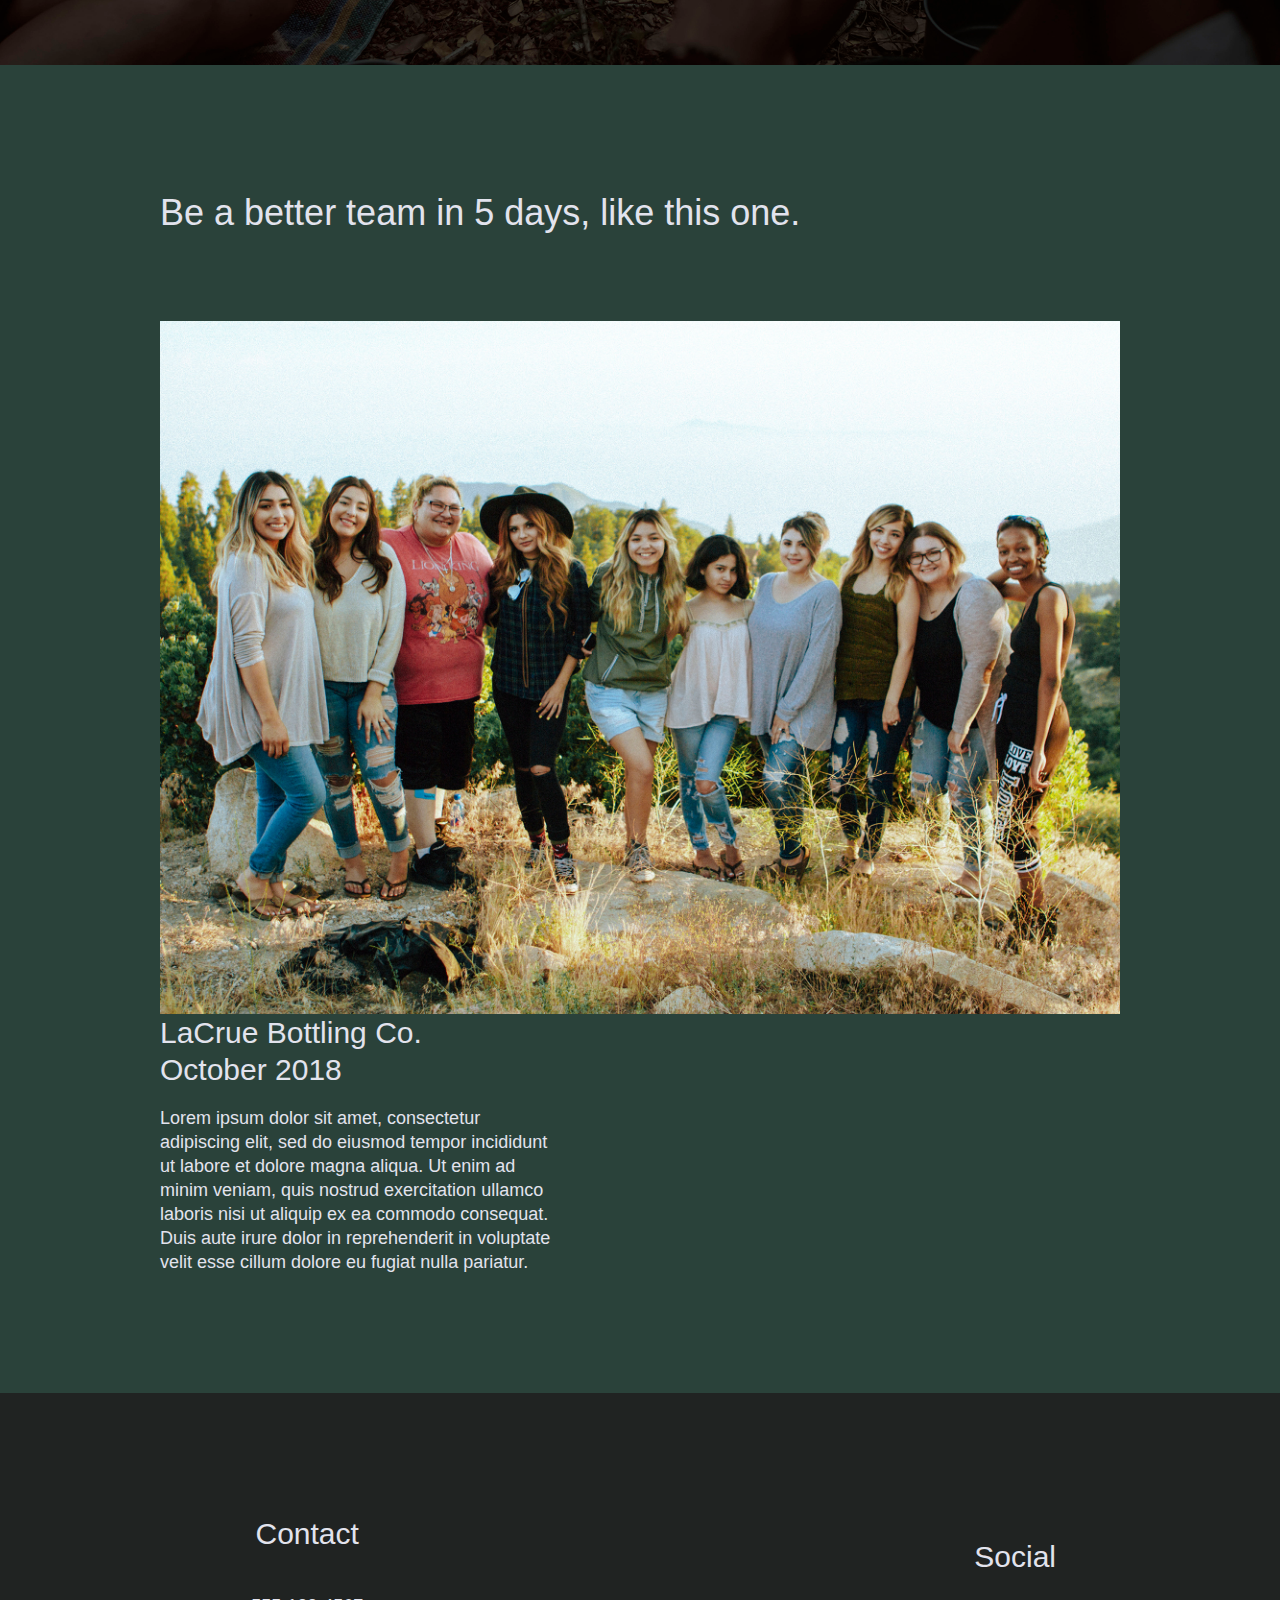
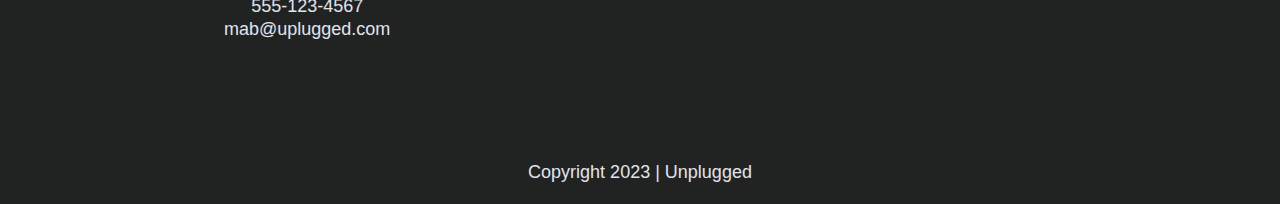
==== commit 1c4b7781: "Added photo" ====
--- a/index.html
+++ b/index.html
@@ -35,9 +35,9 @@
      
       <nav>
         <ul>
-          <li><a href="faq/index.html"  rel="noopener">FAQ</a>
+          <li><a href="faq/index.html" target="_blank" rel="noopener">FAQ</a>
           </li>
-          <li><a href="about/index.html" rel="noopener">About</a></li>
+          <li><a href="about/index.html" target="_blank" rel="noopener">About</a></li>
         </ul>
       </nav>
     </div>
@@ -128,10 +128,10 @@
   <section class="reviews">
     <div class="content-wrapper">
       <h2>Be a better team in 5 days, like this one.</h2>
+      <figure>
+        <img src="img/unplugged-retreat-lacrue.jpg">
+      </figure>
       <article>
-        <figure>
-          <img src="img/unplugged-retreat-lacrue.jpg">
-        </figure>
         <div>
           <h3>LaCrue Bottling Co. October 2018</h3>
           <p>
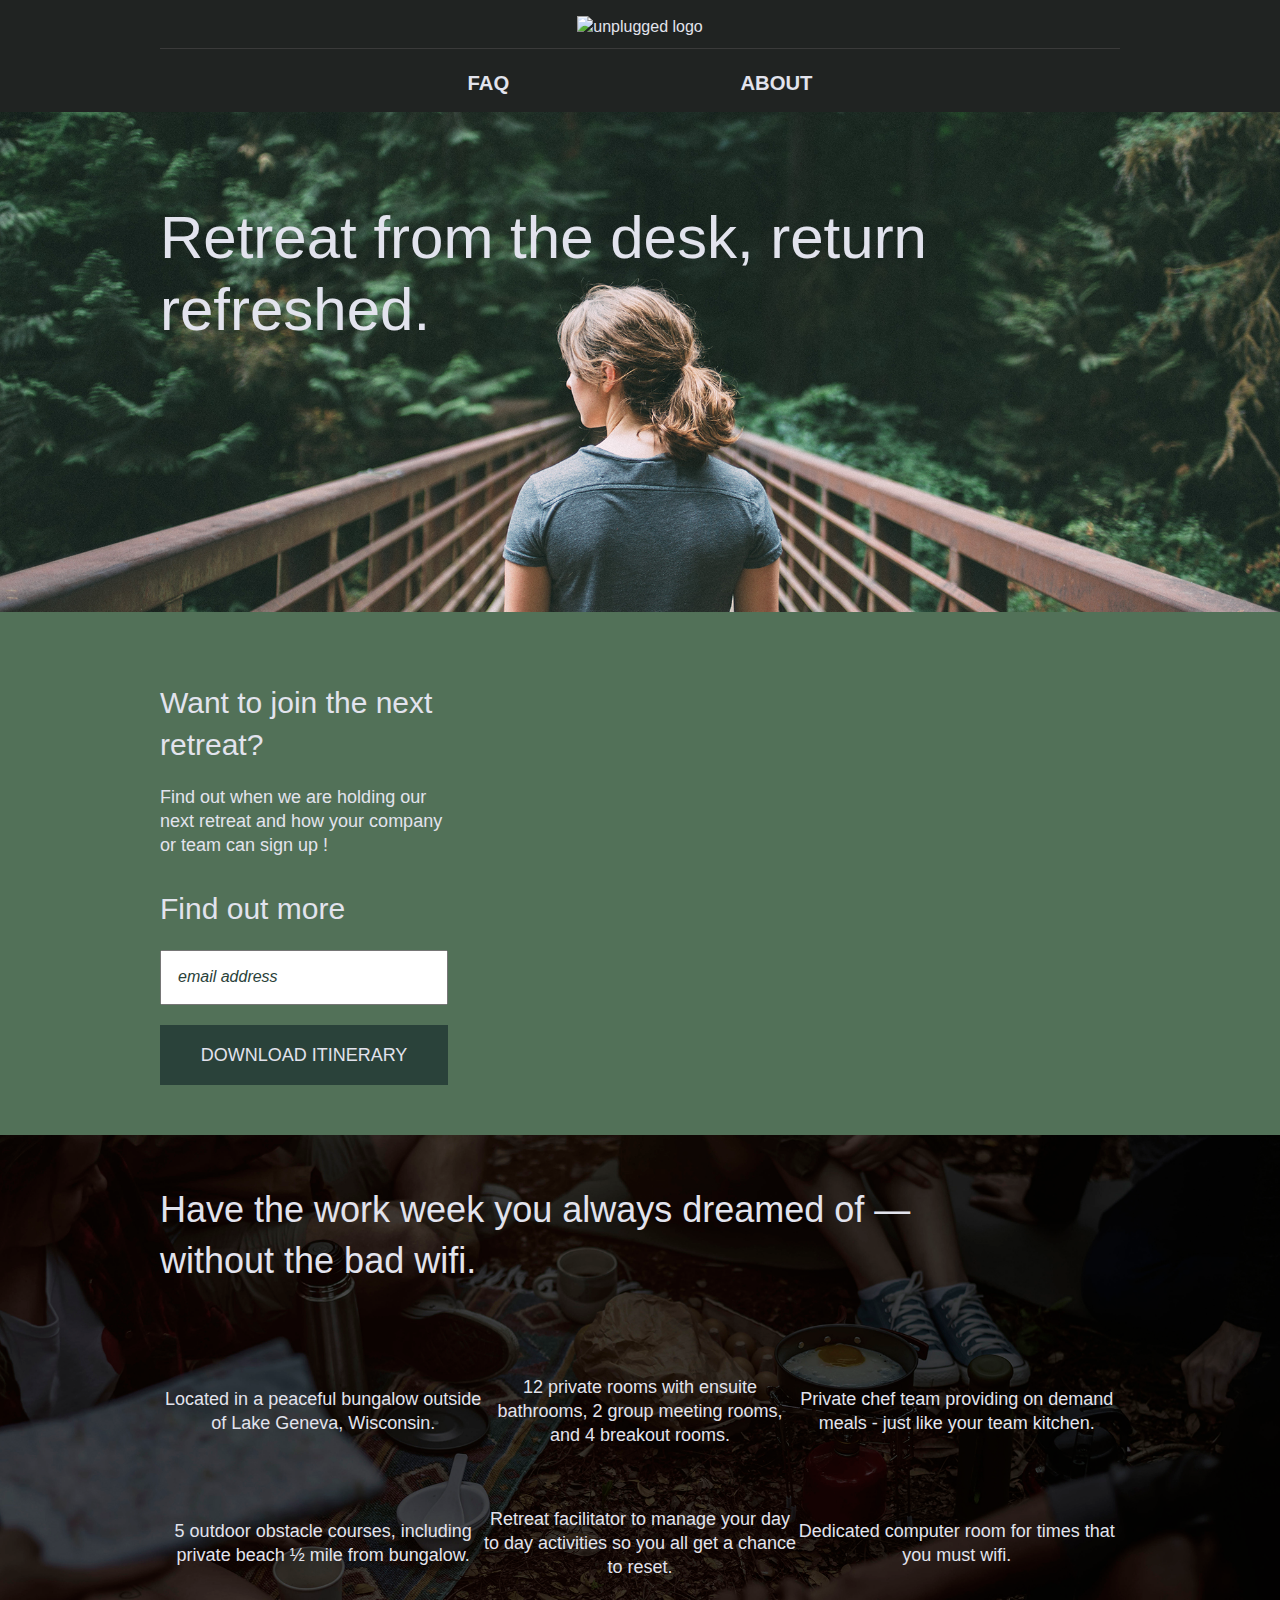
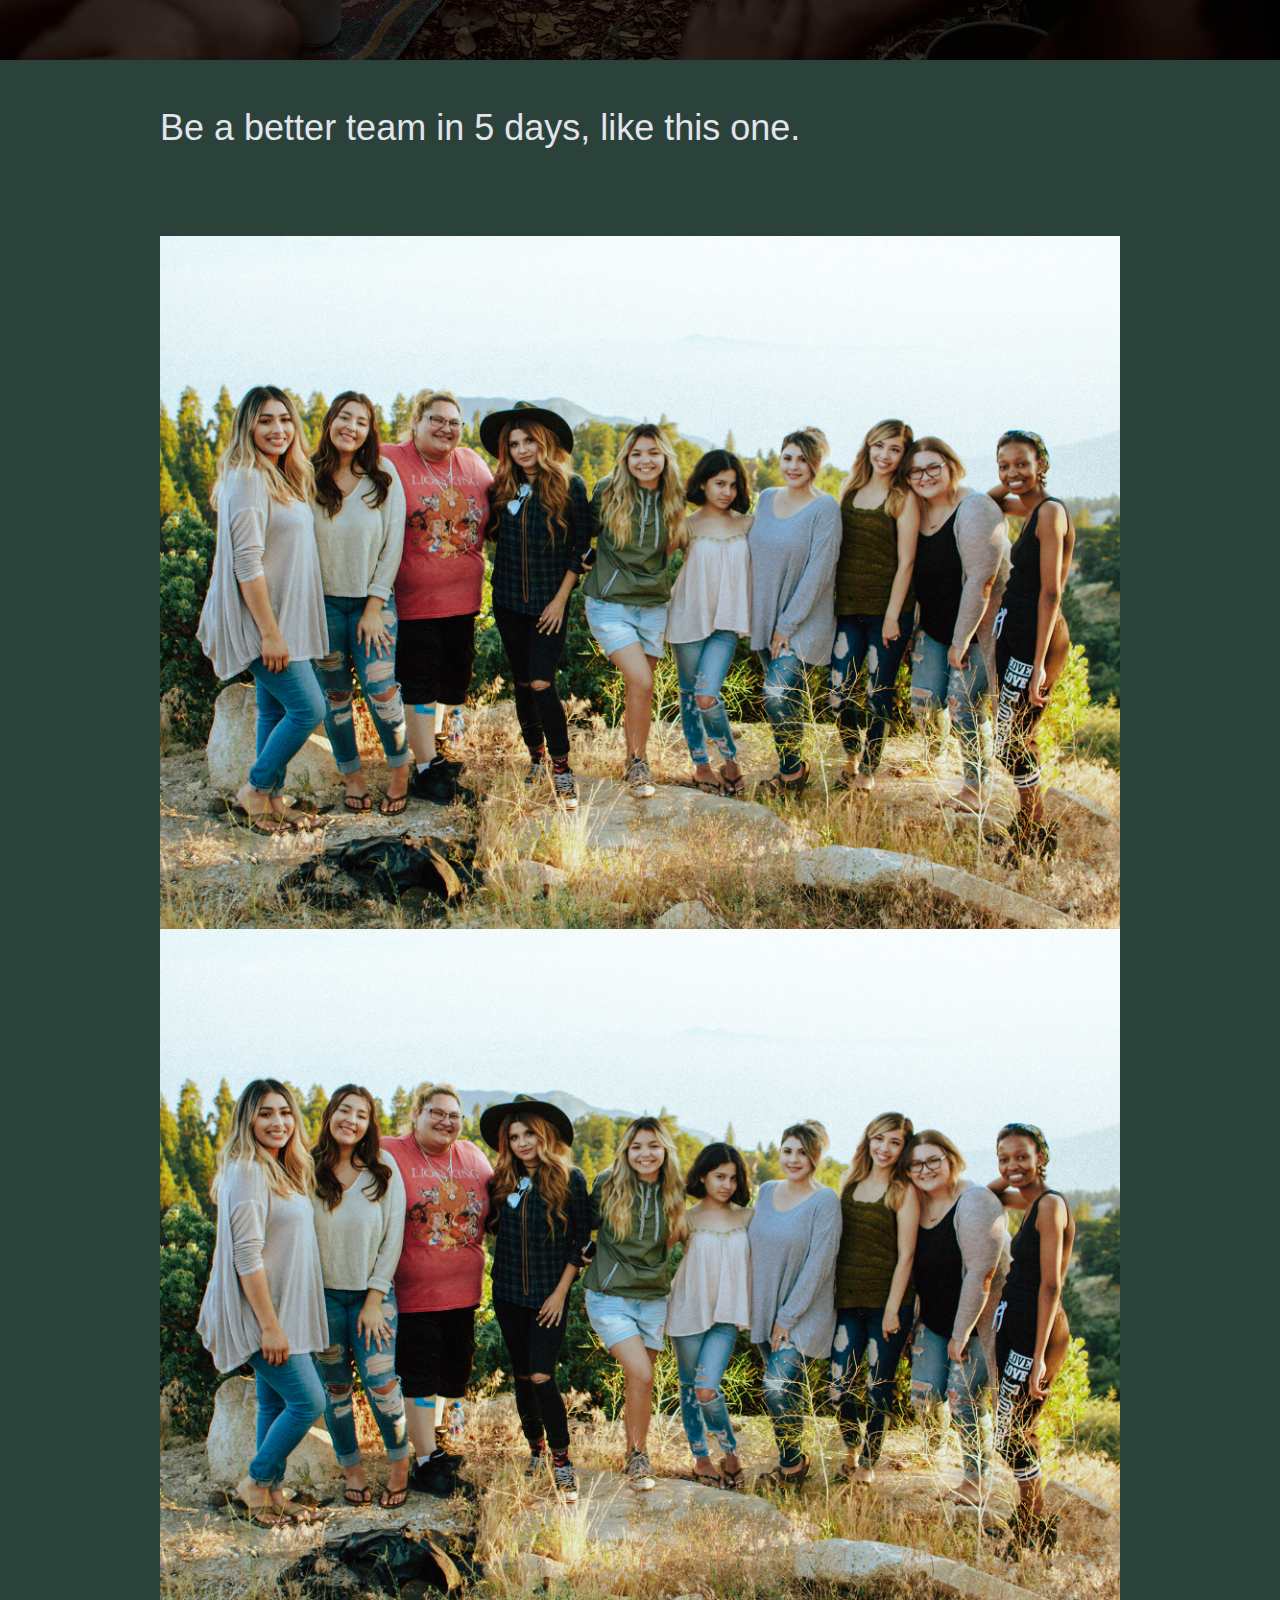
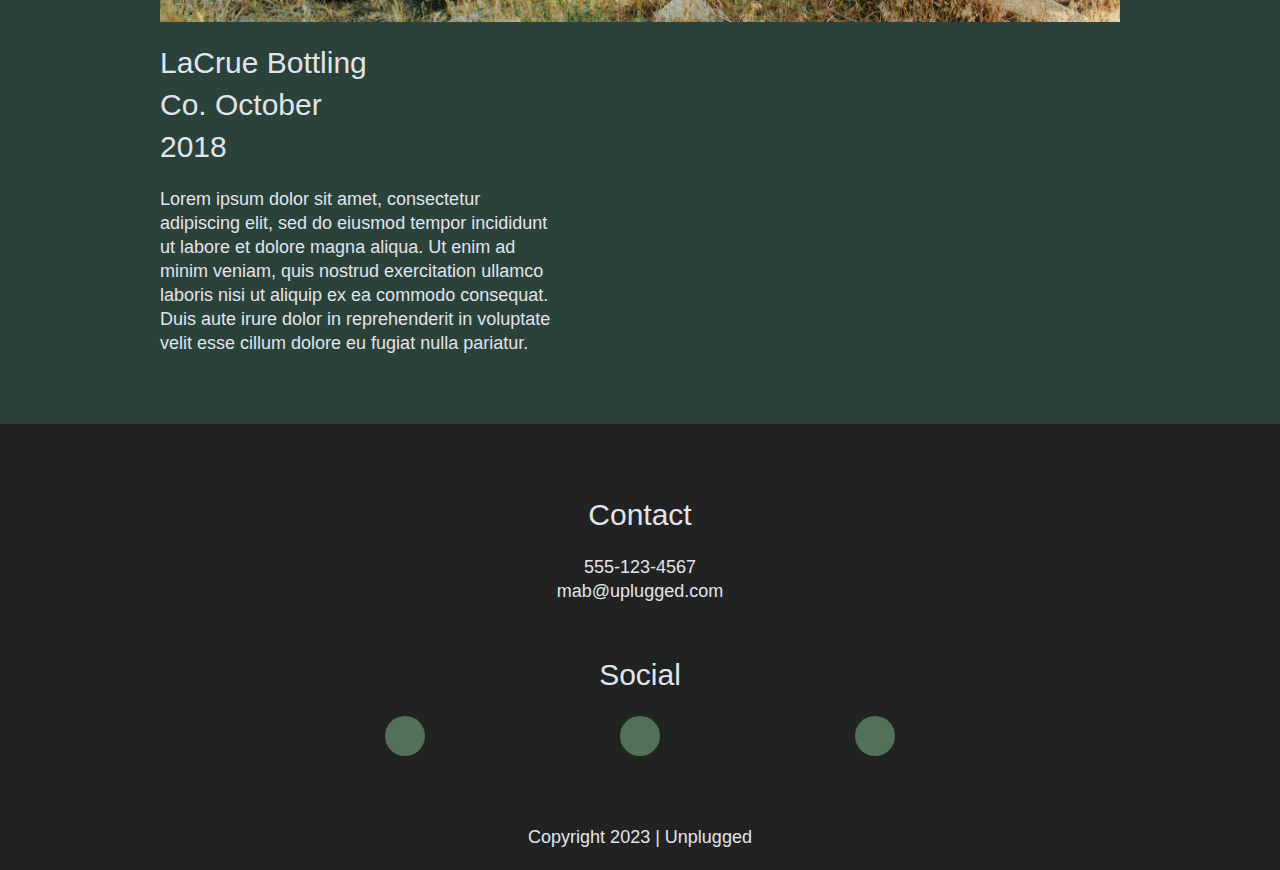
==== commit c2716f6e: "Merge branch 'main' into gh-pages" ====
--- a/index.html
+++ b/index.html
@@ -35,9 +35,9 @@
      
       <nav>
         <ul>
-          <li><a href="faq/index.html" target="_blank" rel="noopener">FAQ</a>
+          <li><a href="faq/index.html"  rel="noopener">FAQ</a>
           </li>
-          <li><a href="about/index.html" target="_blank" rel="noopener">About</a></li>
+          <li><a href="about/index.html" rel="noopener">About</a></li>
         </ul>
       </nav>
     </div>
@@ -132,6 +132,9 @@
         <img src="img/unplugged-retreat-lacrue.jpg">
       </figure>
       <article>
+        <figure>
+          <img src="img/unplugged-retreat-lacrue.jpg">
+        </figure>
         <div>
           <h3>LaCrue Bottling Co. October 2018</h3>
           <p>
--- a/css/main.css
+++ b/css/main.css
@@ -16,15 +16,7 @@
   line-height: 1.4;
 }
 
-/*
- * Remove text-shadow in selection highlight:
- * https://twitter.com/miketaylr/status/12228805301
- *
- * Vendor-prefixed and regular ::selection selectors cannot be combined:
- * https://stackoverflow.com/a/16982510/7133471
- *
- * Customize the background color to match your design.
- */
+
 
 ::-moz-selection {
   background: #b3d4fc;
@@ -36,9 +28,7 @@
   text-shadow: none;
 }
 
-/*
- * A better looking default horizontal rule
- */
+
 
 hr {
   display: block;
@@ -49,11 +39,7 @@
   padding: 0;
 }
 
-/*
- * Remove the gap between audio, canvas, iframes,
- * images, videos and the bottom of their containers:
- * https://github.com/h5bp/html5-boilerplate/issues/440
- */
+
 
 audio,
 canvas,
@@ -64,9 +50,7 @@
   vertical-align: middle;
 }
 
-/*
- * Remove default fieldset styles.
- */
+/
 
 fieldset {
   border: 0;
@@ -74,9 +58,7 @@
   padding: 0;
 }
 
-/*
- * Allow only vertical resizing of textareas.
- */
+
 
 textarea {
   resize: vertical;
@@ -93,9 +75,7 @@
   padding: 0.2em 0;
 }
 
-/* ==========================================================================
-   Author's custom styles
-   ========================================================================== */
+
 
 /* General Styles */
  
@@ -113,6 +93,8 @@
 ul, 
 ol {
   list-style-type: none;
+  margin: 0;
+  padding: 0;
 }
  
 a {
@@ -124,6 +106,7 @@
   font-family: 'Poppins', sans-serif;
   font-weight: 500;
   font-size: 1.875em;
+  margin: 0;
 }
  
 h3, 
@@ -240,15 +223,22 @@
 }
 
 footer .social-icons p {
-  display: flex;
-  justify-content: center;
-  align-items: center;
+  background-color: #527158;
+  border-radius: 50%;
+  width: 40px;
+  height: 40px;
+  display: flex;
+  justify-content: center;
+  align-items: center;
+}
+
+footer .social-icons p i {
+  font-size: 1.3125em;
 }
 
 footer .copyright {
   margin: 20px 0;
 }
-
 
 /* -------------------- Mobile Styles - Homepage -------------------- */
 
@@ -281,7 +271,7 @@
   flex-flow: row wrap;
 }
 
-aside .form{
+aside .form {
   margin-top: 30px;
 }
 
@@ -334,6 +324,11 @@
   flex-flow: row wrap;
 }
 
+.features i {
+  font-size: 3.75em;
+  margin-bottom: 40px;
+}
+
 .features p {
   text-align: center;
   margin: 0;
@@ -369,21 +364,21 @@
   align-items: center;
   flex-flow: row wrap;
 }
+
 .map figure {
-  width:100%;
-  height: 0;
-  padding-bottom: 125%;
+  width: 100%;
+  height: 0; 
+  padding-bottom: 125%; 
   overflow: hidden;
-  position:relative;
-
+  position: relative;
 }
 
 .map iframe {
   width: 100%;
   height: 100%;
-  position: absolute;
-  top: 0;
-  left: 0;
+  position: absolute; 
+  top: 0; 
+  left: 0; 
 }
 
 .contact-section {
@@ -435,22 +430,13 @@
    Helper classes
    ========================================================================== */
 
-/*
- * Hide visually and from screen readers
- */
+
 
 .hidden {
   display: none !important;
 }
 
-/*
- * Hide only visually, but have it available for screen readers:
- * https://snook.ca/archives/html_and_css/hiding-content-for-accessibility
- *
- * 1. For long content, line feeds are not interpreted as spaces and small width
- *    causes content to wrap 1 word per line:
- *    https://medium.com/@jessebeach/beware-smushed-off-screen-accessible-text-5952a4c2cbfe
- */
+
 
 .visuallyhidden {
   border: 0;
@@ -465,11 +451,7 @@
   /* 1 */
 }
 
-/*
- * Extends the .visuallyhidden class to allow the element
- * to be focusable when navigated to via the keyboard:
- * https://www.drupal.org/node/897638
- */
+
 
 .visuallyhidden.focusable:active,
 .visuallyhidden.focusable:focus {
@@ -482,25 +464,13 @@
   white-space: inherit;
 }
 
-/*
- * Hide visually and from screen readers, but maintain layout
- */
+
 
 .invisible {
   visibility: hidden;
 }
 
-/*
- * Clearfix: contain floats
- *
- * For modern browsers
- * 1. The space content is one way to avoid an Opera bug when the
- *    `contenteditable` attribute is included anywhere else in the document.
- *    Otherwise it causes space to appear at the top and bottom of elements
- *    that receive the `clearfix` class.
- * 2. The use of `table` rather than `block` is only necessary if using
- *    `:before` to contain the top-margins of child elements.
- */
+
 
 .clearfix:before,
 .clearfix:after {
@@ -514,11 +484,7 @@
   clear: both;
 }
 
-/* ==========================================================================
-   EXAMPLE Media Queries for Responsive Design.
-   These examples override the primary ('mobile first') styles.
-   Modify as content requires.
-   ========================================================================== */
+/
 
 @media only screen and (min-width:768px) {
   /*Tablet styles here*/
@@ -570,7 +536,7 @@
   .hero-area {
     min-height: 600px;
   }
-
+  
   .hero-area h1 {
     font-size: 3em;
     line-height: 1;
@@ -609,6 +575,10 @@
     width: 62%;
   }
 
+  .features i {
+    margin-bottom: 30px;
+  }
+
   /* Reviews */
   .reviews article {
     display: flex;
@@ -654,6 +624,11 @@
       line-height: 1.285;
   }
 
+  footer .social-icons {
+    width: 12.5em;
+    justify-content: space-between;
+  }
+  
   footer .copyright {
     width: 100%;
   }
@@ -673,6 +648,10 @@
     width: 45%;
   }
 
+  .map figure {
+    padding-bottom: 45.5%;
+  }
+
   .contact-section .content-wrapper h2 {
     width: 80%;
   }
@@ -734,11 +713,12 @@
       font-size: 1.125em;
       line-height: 1.333;
   }
+
   /* Hero */
   .hero-area h1 {
     font-size: 3.75em;
     width: 80%;
-}
+  }
 
   /* Aside */
   aside .content-wrapper {
@@ -756,7 +736,6 @@
 
   /* Features */
 
-
   .features h2 {
     width: 90%;
   }
@@ -766,12 +745,13 @@
   }
   
   /* Reviews */
+  
+  .reviews h2 {
+    padding-bottom: 50px; 
+  }
+  
   .reviews article div {
     width: 42%;
-  }
-
-  .reviews h2 {
-    padding-bottom: 50px;
   }
 
   footer h4 {
@@ -781,6 +761,9 @@
   /* ==========================================================================
   About Page
   ========================================================================== */
+  .map figure {
+    padding-bottom: 37.5%;
+  }
 
   .mission h2,
   .contact-section .content-wrapper h2 {
@@ -807,11 +790,8 @@
   }
 }
 
-/* ==========================================================================
-   Print styles.
-   Inlined to avoid the additional HTTP request:
-   https://www.phpied.com/delay-loading-your-print-css/
-   ========================================================================== */
+
+  
 
 @media print {
   *,
@@ -834,10 +814,7 @@
   abbr[title]:after {
     content: " (" attr(title) ")";
   }
-  /*
-     * Don't show links that are fragment identifiers,
-     * or use the `javascript:` pseudo protocol
-     */
+  
   a[href^="#"]:after,
   a[href^="javascript:"]:after {
     content: "";
@@ -850,10 +827,7 @@
     border: 1px solid #999;
     page-break-inside: avoid;
   }
-  /*
-     * Printing Tables:
-     * http://css-discuss.incutio.com/wiki/Printing_Tables
-     */
+ 
   thead {
     display: table-header-group;
   }
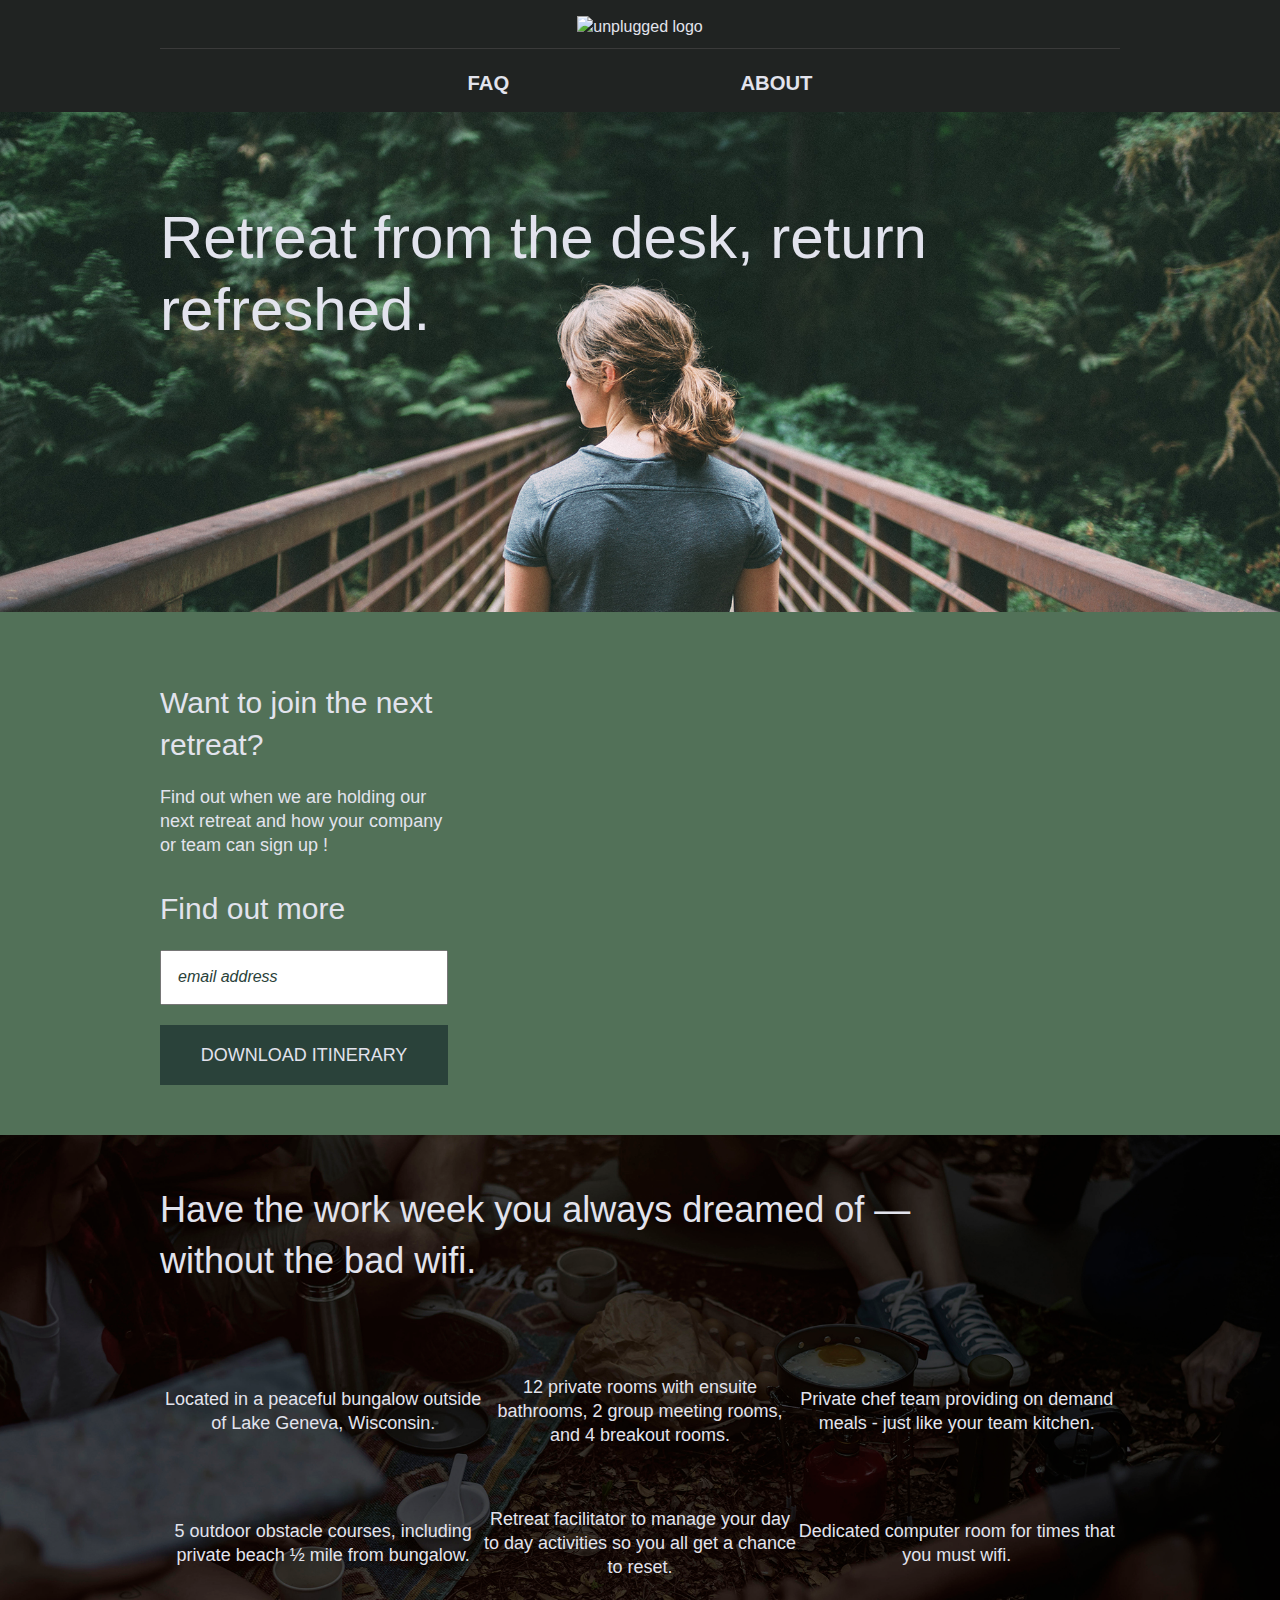
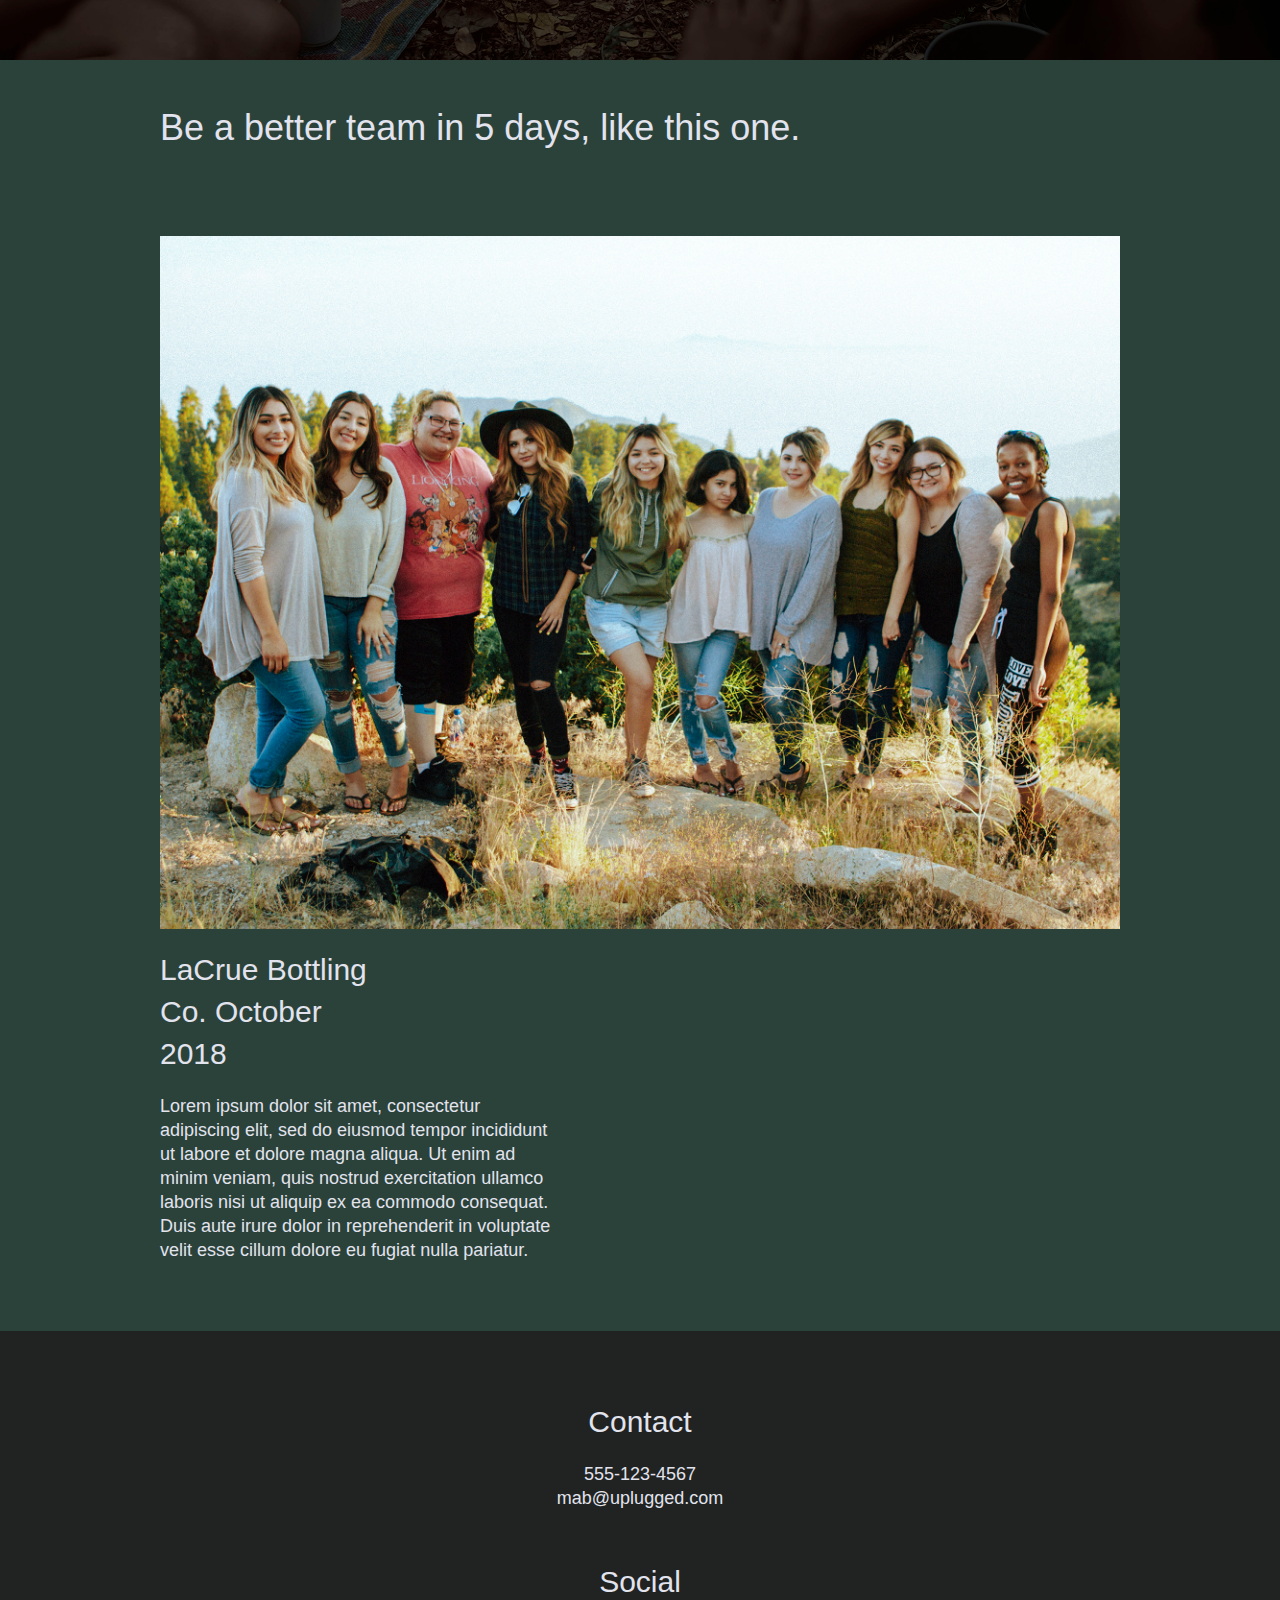
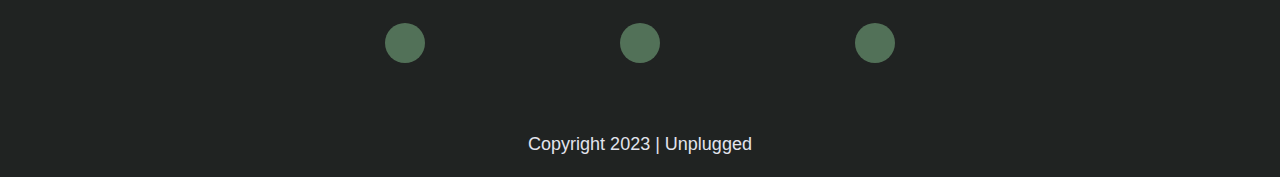
==== commit 928dfdbb: "removed double image" ====
--- a/index.html
+++ b/index.html
@@ -128,9 +128,7 @@
   <section class="reviews">
     <div class="content-wrapper">
       <h2>Be a better team in 5 days, like this one.</h2>
-      <figure>
-        <img src="img/unplugged-retreat-lacrue.jpg">
-      </figure>
+      
       <article>
         <figure>
           <img src="img/unplugged-retreat-lacrue.jpg">
